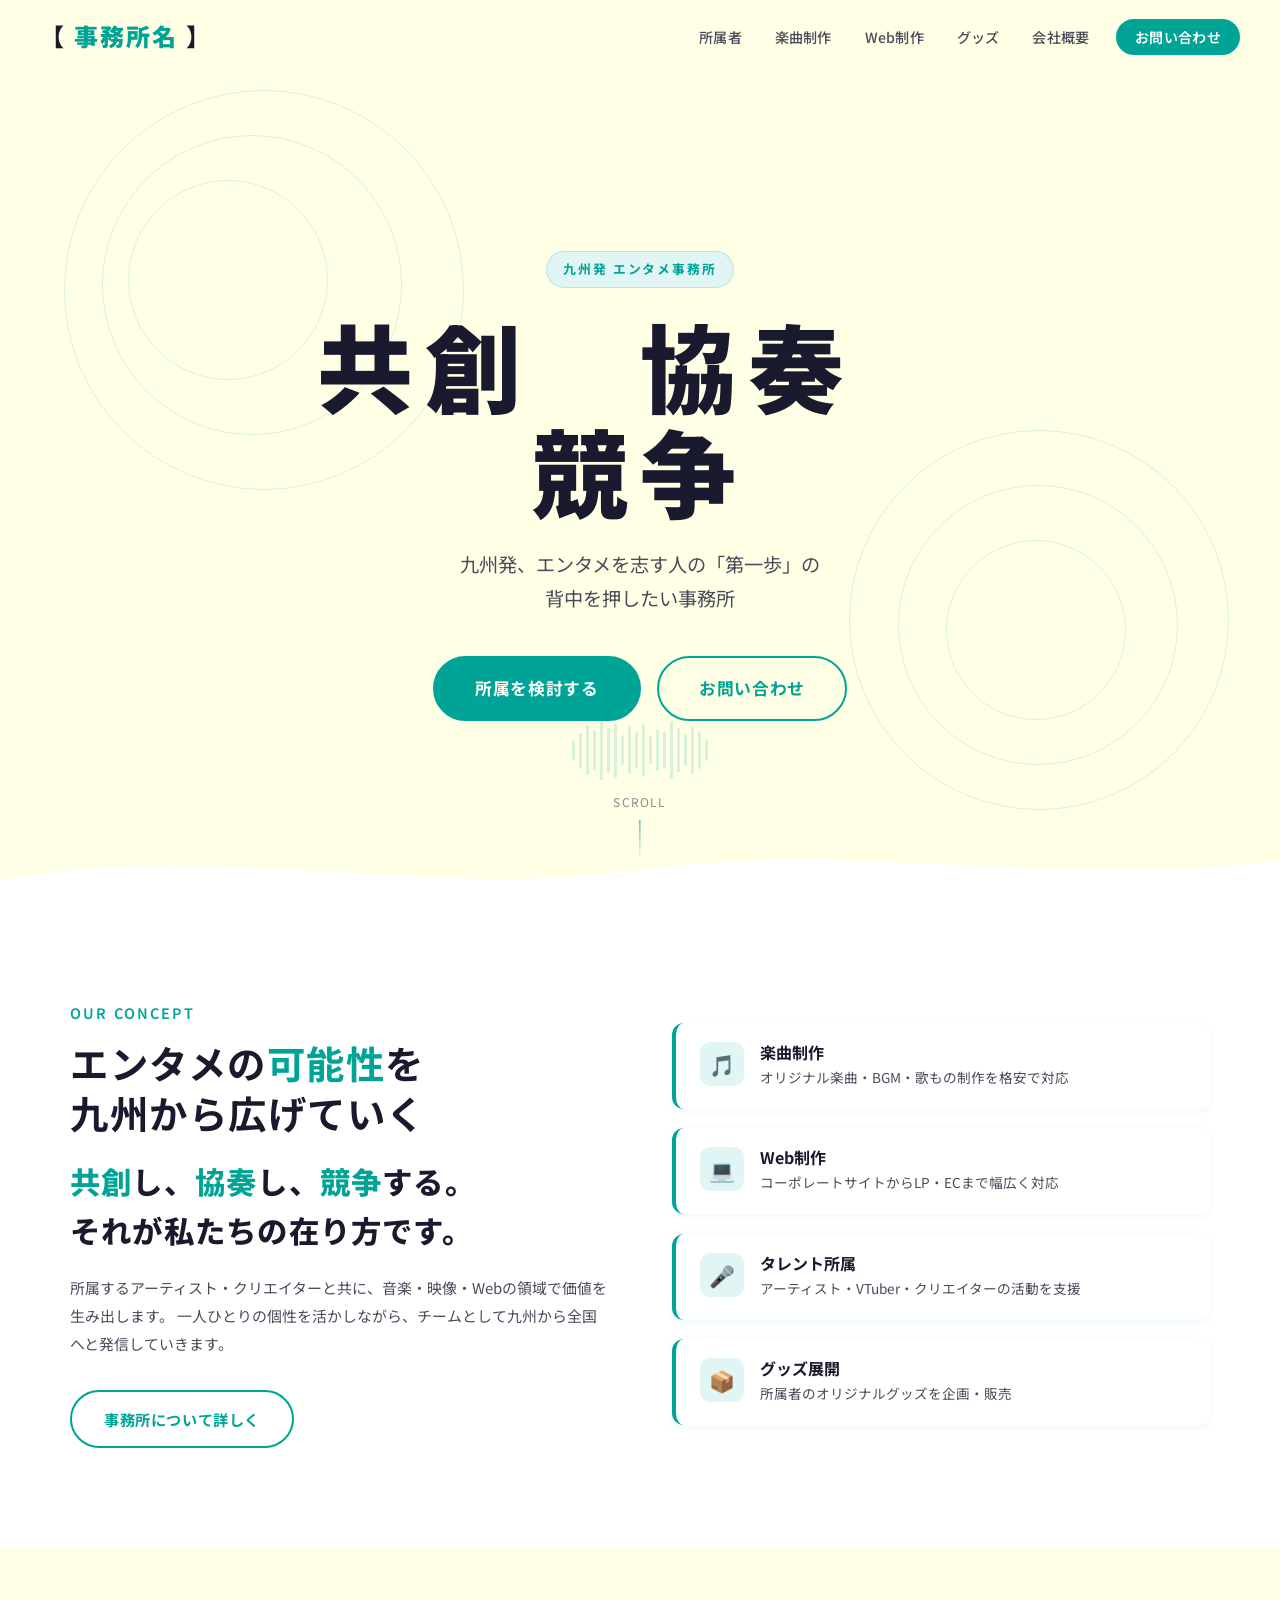
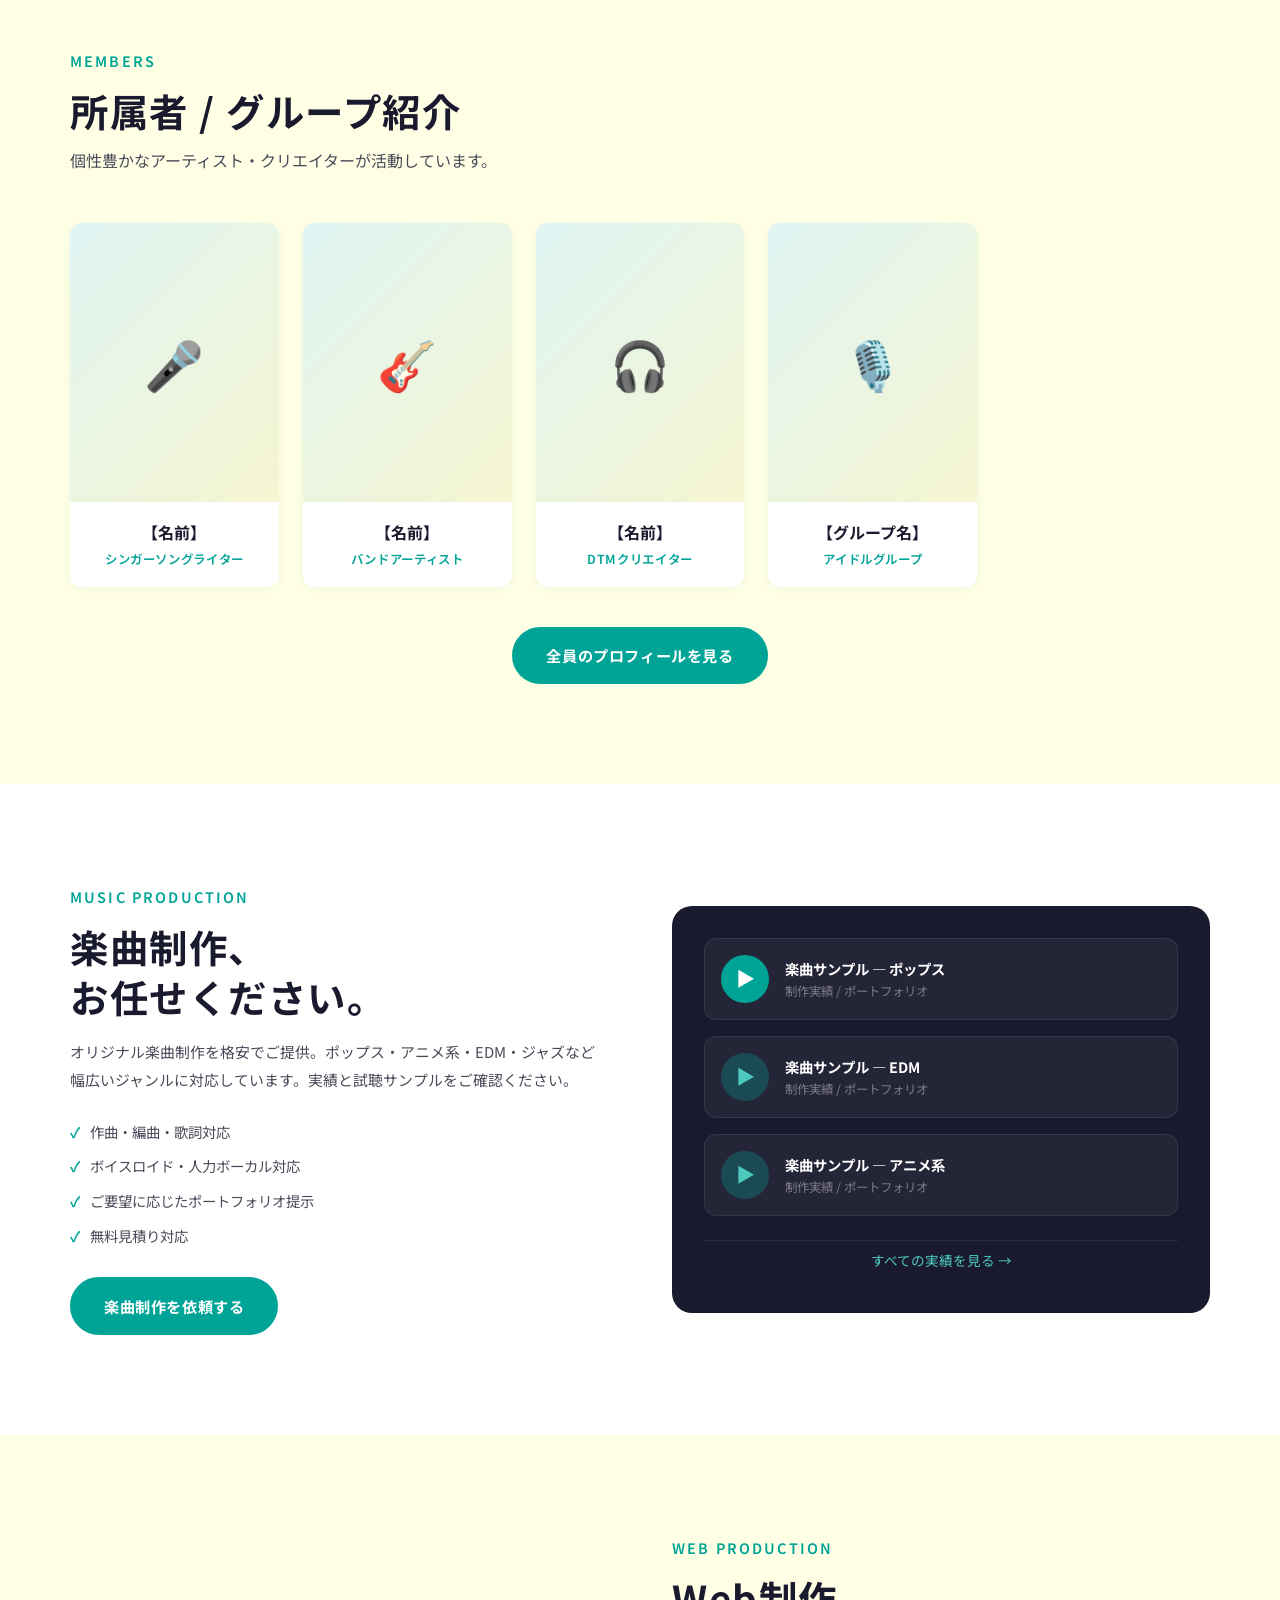
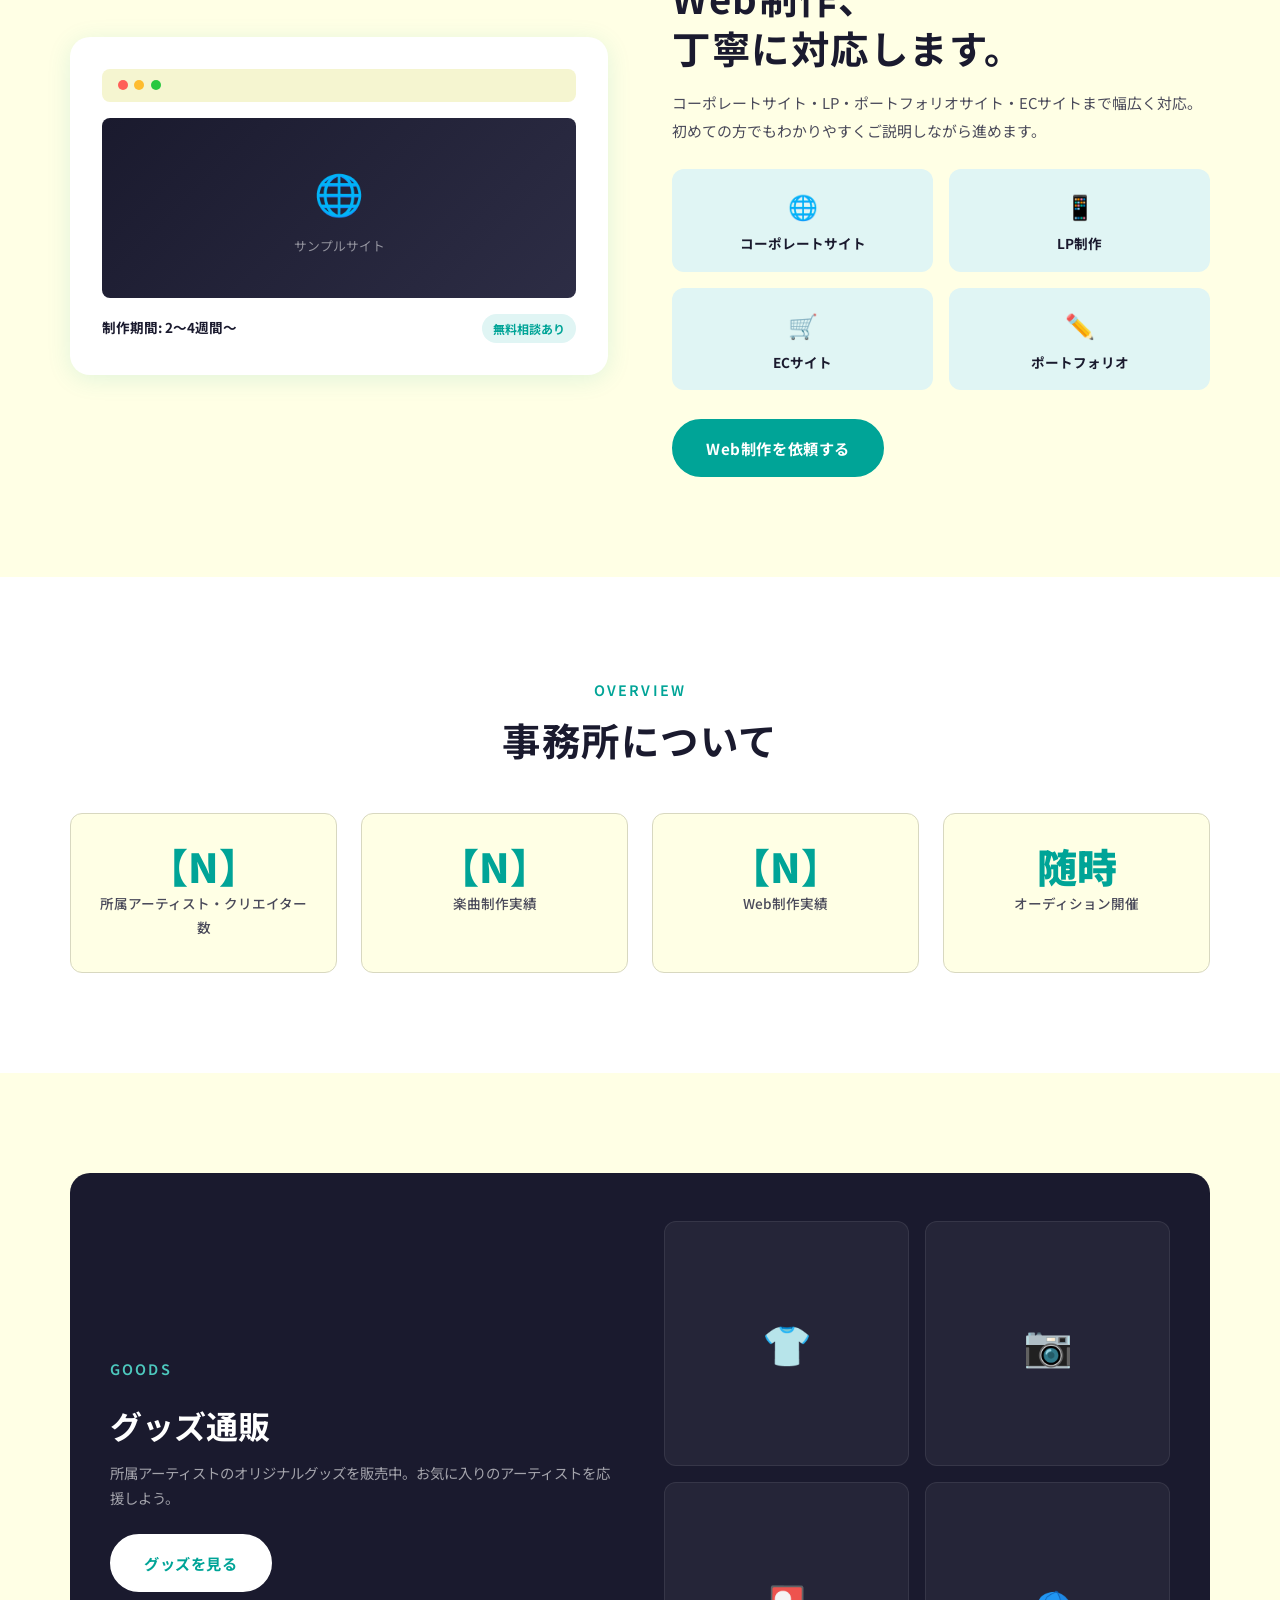
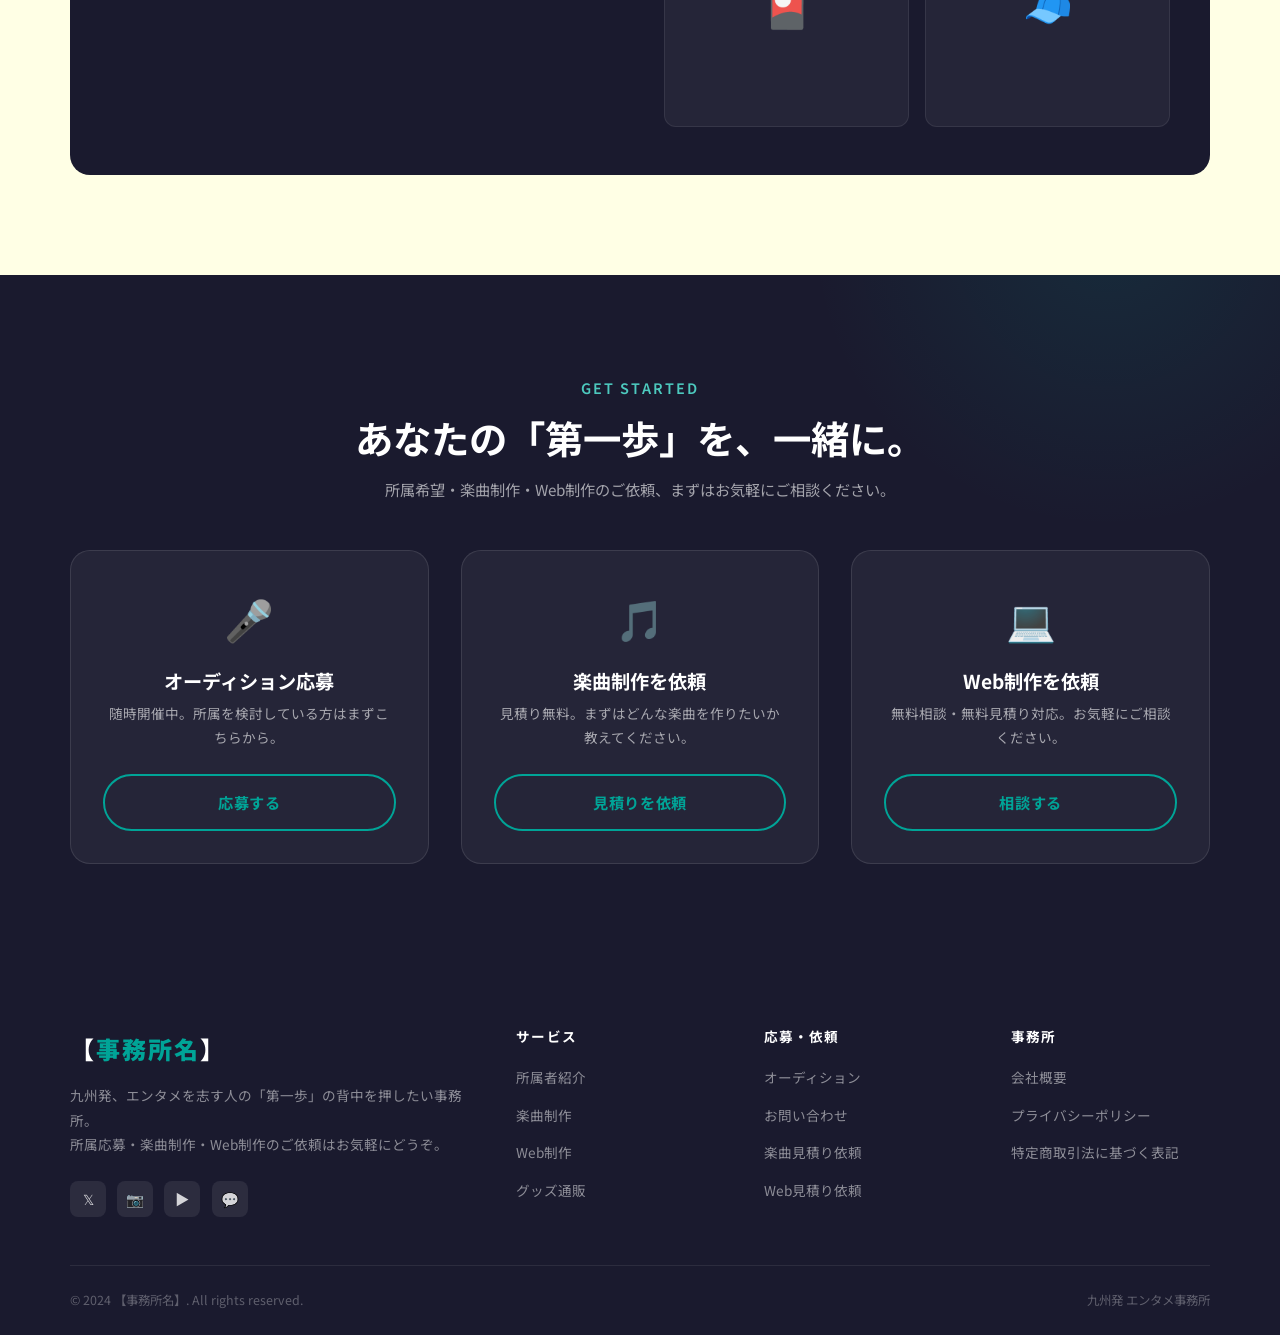
==== index.html @ e740627f "初回コミット: エンタメ事務所WEBサイト" ====
<!DOCTYPE html>
<html lang="ja">
<head>
  <meta charset="UTF-8">
  <meta name="viewport" content="width=device-width, initial-scale=1.0">
  <title>【事務所名】 - 共創 協奏 競争</title>
  <meta name="description" content="九州発、エンタメを志す人の「第一歩」の背中を押したい事務所。所属応募・楽曲制作・Web制作のご依頼はこちら。">
  <link rel="preconnect" href="https://fonts.googleapis.com">
  <link rel="preconnect" href="https://fonts.gstatic.com" crossorigin>
  <link href="https://fonts.googleapis.com/css2?family=Noto+Sans+JP:wght@400;500;700;900&display=swap" rel="stylesheet">
  <link rel="stylesheet" href="css/style.css">
  <style>
    /* Additional top-page styles */
    .overview-grid {
      display: grid;
      grid-template-columns: repeat(auto-fit, minmax(200px, 1fr));
      gap: 1.5rem;
    }
    .overview-item {
      text-align: center;
      padding: 2rem 1.5rem;
      background: var(--base);
      border-radius: var(--radius);
      border: 1px solid var(--border);
      transition: transform var(--transition), box-shadow var(--transition);
    }
    .overview-item:hover {
      transform: translateY(-4px);
      box-shadow: var(--shadow);
    }
    .overview-num {
      font-size: 2.5rem;
      font-weight: 900;
      color: var(--accent);
      line-height: 1;
      margin-bottom: 0.4rem;
    }
    .overview-label {
      font-size: 0.85rem;
      color: var(--text-mid);
      font-weight: 500;
    }
    .goods-preview-inner {
      background: var(--text-dark);
      border-radius: var(--radius-lg);
      padding: 3rem 2.5rem;
      display: grid;
      grid-template-columns: 1fr 1fr;
      gap: 3rem;
      align-items: center;
    }
    .goods-preview-text h2 {
      font-size: clamp(1.4rem, 2.5vw, 2rem);
      color: var(--white);
      margin-bottom: 0.8rem;
    }
    .goods-preview-text p {
      color: rgba(255,255,255,0.6);
      font-size: 0.9rem;
      margin-bottom: 1.5rem;
    }
    .goods-preview-items {
      display: grid;
      grid-template-columns: 1fr 1fr;
      gap: 1rem;
    }
    .goods-preview-item {
      background: rgba(255,255,255,0.05);
      border-radius: var(--radius);
      aspect-ratio: 1;
      display: flex;
      align-items: center;
      justify-content: center;
      font-size: 2.5rem;
      border: 1px solid rgba(255,255,255,0.08);
      transition: background var(--transition);
    }
    .goods-preview-item:hover {
      background: rgba(0, 164, 151, 0.15);
    }
    @media (max-width: 700px) {
      .goods-preview-inner {
        grid-template-columns: 1fr;
      }
    }
  </style>
</head>
<body>

<!-- NAVIGATION -->
<nav class="navbar">
  <div class="nav-container">
    <a href="index.html" class="nav-logo">
      <img src="images/logo.png" alt="事務所名" class="nav-logo-img" onerror="this.outerHTML='【<span class=&quot;logo-accent&quot;>事務所名</span>】'">
    </a>
    <button class="nav-toggle" aria-label="メニュー">
      <span></span><span></span><span></span>
    </button>
    <ul class="nav-menu">
      <li><a href="profiles.html">所属者</a></li>
      <li><a href="music.html">楽曲制作</a></li>
      <li><a href="web.html">Web制作</a></li>
      <li><a href="goods.html">グッズ</a></li>
      <li><a href="company.html">会社概要</a></li>
      <li><a href="contact.html" class="btn-nav">お問い合わせ</a></li>
    </ul>
  </div>
</nav>

<!-- HERO / FIRST VIEW -->
<section class="hero">
  <div class="hero-bg">
    <div class="wave-circle"></div>
    <div class="wave-circle"></div>
    <div class="wave-circle"></div>
    <div class="wave-circle"></div>
    <div class="wave-circle"></div>
    <div class="wave-circle"></div>
  </div>

  <div class="hero-content">
    <div class="hero-tag">九州発 エンタメ事務所</div>
    <h1 class="hero-copy">共創　協奏　競争</h1>
    <p class="hero-sub">
      九州発、エンタメを志す人の「第一歩」の<br>背中を押したい事務所
    </p>
    <div class="hero-ctas">
      <a href="audition.html" class="btn btn-primary btn-lg">所属を検討する</a>
      <a href="contact.html" class="btn btn-outline btn-lg">お問い合わせ</a>
    </div>
  </div>

  <!-- Sound wave decoration -->
  <div class="sound-wave" aria-hidden="true">
    <div class="sound-bar"></div><div class="sound-bar"></div><div class="sound-bar"></div>
    <div class="sound-bar"></div><div class="sound-bar"></div><div class="sound-bar"></div>
    <div class="sound-bar"></div><div class="sound-bar"></div><div class="sound-bar"></div>
    <div class="sound-bar"></div><div class="sound-bar"></div><div class="sound-bar"></div>
    <div class="sound-bar"></div><div class="sound-bar"></div><div class="sound-bar"></div>
    <div class="sound-bar"></div><div class="sound-bar"></div><div class="sound-bar"></div>
    <div class="sound-bar"></div><div class="sound-bar"></div>
  </div>

  <div class="hero-scroll">SCROLL</div>

  <!-- Wave bottom -->
  <div class="hero-wave-bottom">
    <svg viewBox="0 0 1440 60" xmlns="http://www.w3.org/2000/svg" preserveAspectRatio="none" style="display:block;width:100%;height:60px;">
      <path d="M0,40 C240,0 480,60 720,30 C960,0 1200,50 1440,20 L1440,60 L0,60 Z" fill="#ffffff"/>
    </svg>
  </div>
</section>

<!-- MISSION / CONCEPT -->
<section class="section section--alt">
  <div class="container">
    <div class="mission-grid">
      <div class="reveal">
        <p class="section-subtitle">OUR CONCEPT</p>
        <h2 class="section-title" style="margin-bottom:1.2rem;">
          エンタメの<span>可能性</span>を<br>九州から広げていく
        </h2>
        <p class="mission-copy">
          <em>共創</em>し、<em>協奏</em>し、<em>競争</em>する。<br>
          それが私たちの在り方です。
        </p>
        <p style="margin-top:1.2rem; color:var(--text-mid); font-size:0.93rem; line-height:1.9;">
          所属するアーティスト・クリエイターと共に、音楽・映像・Webの領域で価値を生み出します。
          一人ひとりの個性を活かしながら、チームとして九州から全国へと発信していきます。
        </p>
        <div style="margin-top:2rem;">
          <a href="company.html" class="btn btn-outline">事務所について詳しく</a>
        </div>
      </div>

      <div class="mission-visual reveal reveal-delay-2">
        <div class="mission-card">
          <div class="mission-card-icon">🎵</div>
          <div>
            <h3>楽曲制作</h3>
            <p>オリジナル楽曲・BGM・歌もの制作を格安で対応</p>
          </div>
        </div>
        <div class="mission-card">
          <div class="mission-card-icon">💻</div>
          <div>
            <h3>Web制作</h3>
            <p>コーポレートサイトからLP・ECまで幅広く対応</p>
          </div>
        </div>
        <div class="mission-card">
          <div class="mission-card-icon">🎤</div>
          <div>
            <h3>タレント所属</h3>
            <p>アーティスト・VTuber・クリエイターの活動を支援</p>
          </div>
        </div>
        <div class="mission-card">
          <div class="mission-card-icon">📦</div>
          <div>
            <h3>グッズ展開</h3>
            <p>所属者のオリジナルグッズを企画・販売</p>
          </div>
        </div>
      </div>
    </div>
  </div>
</section>

<!-- MEMBERS PREVIEW -->
<section class="section">
  <div class="container">
    <div class="section-header reveal">
      <p class="section-subtitle">MEMBERS</p>
      <h2 class="section-title">所属者 / グループ紹介</h2>
      <p class="section-lead" style="margin-top:0.6rem;">
        個性豊かなアーティスト・クリエイターが活動しています。
      </p>
    </div>

    <div class="member-preview-grid reveal">
      <div class="member-card">
        <div class="member-card-photo">🎤</div>
        <div class="member-card-body">
          <div class="member-card-name">【名前】</div>
          <div class="member-card-role">シンガーソングライター</div>
        </div>
      </div>
      <div class="member-card">
        <div class="member-card-photo">🎸</div>
        <div class="member-card-body">
          <div class="member-card-name">【名前】</div>
          <div class="member-card-role">バンドアーティスト</div>
        </div>
      </div>
      <div class="member-card">
        <div class="member-card-photo">🎧</div>
        <div class="member-card-body">
          <div class="member-card-name">【名前】</div>
          <div class="member-card-role">DTMクリエイター</div>
        </div>
      </div>
      <div class="member-card">
        <div class="member-card-photo">🎙️</div>
        <div class="member-card-body">
          <div class="member-card-name">【グループ名】</div>
          <div class="member-card-role">アイドルグループ</div>
        </div>
      </div>
    </div>

    <div style="text-align:center; margin-top:2.5rem;" class="reveal">
      <a href="profiles.html" class="btn btn-primary">全員のプロフィールを見る</a>
    </div>
  </div>
</section>

<!-- MUSIC SERVICE -->
<section class="section section--alt">
  <div class="container">
    <div style="display:grid; grid-template-columns:1fr 1fr; gap:4rem; align-items:center;">
      <div class="reveal">
        <p class="section-subtitle">MUSIC PRODUCTION</p>
        <h2 class="section-title">楽曲制作、<br>お任せください。</h2>
        <p style="color:var(--text-mid); font-size:0.93rem; line-height:1.9; margin:1rem 0 1.5rem;">
          オリジナル楽曲制作を格安でご提供。ポップス・アニメ系・EDM・ジャズなど幅広いジャンルに対応しています。実績と試聴サンプルをご確認ください。
        </p>
        <ul style="list-style:none; margin-bottom:1.8rem;">
          <li style="display:flex; gap:0.6rem; margin-bottom:0.6rem; font-size:0.9rem; color:var(--text-mid);">
            <span style="color:var(--accent); font-weight:700;">✓</span> 作曲・編曲・歌詞対応
          </li>
          <li style="display:flex; gap:0.6rem; margin-bottom:0.6rem; font-size:0.9rem; color:var(--text-mid);">
            <span style="color:var(--accent); font-weight:700;">✓</span> ボイスロイド・人力ボーカル対応
          </li>
          <li style="display:flex; gap:0.6rem; margin-bottom:0.6rem; font-size:0.9rem; color:var(--text-mid);">
            <span style="color:var(--accent); font-weight:700;">✓</span> ご要望に応じたポートフォリオ提示
          </li>
          <li style="display:flex; gap:0.6rem; font-size:0.9rem; color:var(--text-mid);">
            <span style="color:var(--accent); font-weight:700;">✓</span> 無料見積り対応
          </li>
        </ul>
        <a href="music.html" class="btn btn-primary">楽曲制作を依頼する</a>
      </div>
      <div class="reveal reveal-delay-2">
        <div style="background:var(--text-dark); border-radius:var(--radius-lg); padding:2rem; display:flex; flex-direction:column; gap:1rem;">
          <div style="background:rgba(255,255,255,0.05); border-radius:var(--radius); padding:1rem; display:flex; align-items:center; gap:1rem; border:1px solid rgba(255,255,255,0.08);">
            <div style="width:48px;height:48px;background:var(--accent);border-radius:50%;display:flex;align-items:center;justify-content:center;color:white;font-size:1.2rem;flex-shrink:0;">▶</div>
            <div>
              <div style="color:white;font-size:0.9rem;font-weight:700;">楽曲サンプル — ポップス</div>
              <div style="color:rgba(255,255,255,0.4);font-size:0.78rem;">制作実績 / ポートフォリオ</div>
            </div>
          </div>
          <div style="background:rgba(255,255,255,0.05); border-radius:var(--radius); padding:1rem; display:flex; align-items:center; gap:1rem; border:1px solid rgba(255,255,255,0.08);">
            <div style="width:48px;height:48px;background:rgba(0,164,151,0.3);border-radius:50%;display:flex;align-items:center;justify-content:center;color:var(--accent-mid);font-size:1.2rem;flex-shrink:0;">▶</div>
            <div>
              <div style="color:white;font-size:0.9rem;font-weight:700;">楽曲サンプル — EDM</div>
              <div style="color:rgba(255,255,255,0.4);font-size:0.78rem;">制作実績 / ポートフォリオ</div>
            </div>
          </div>
          <div style="background:rgba(255,255,255,0.05); border-radius:var(--radius); padding:1rem; display:flex; align-items:center; gap:1rem; border:1px solid rgba(255,255,255,0.08);">
            <div style="width:48px;height:48px;background:rgba(0,164,151,0.3);border-radius:50%;display:flex;align-items:center;justify-content:center;color:var(--accent-mid);font-size:1.2rem;flex-shrink:0;">▶</div>
            <div>
              <div style="color:white;font-size:0.9rem;font-weight:700;">楽曲サンプル — アニメ系</div>
              <div style="color:rgba(255,255,255,0.4);font-size:0.78rem;">制作実績 / ポートフォリオ</div>
            </div>
          </div>
          <a href="music.html" style="text-align:center;color:var(--accent-mid);font-size:0.85rem;padding:0.5rem;border-top:1px solid rgba(255,255,255,0.08);margin-top:0.5rem;">
            すべての実績を見る →
          </a>
        </div>
      </div>
    </div>
  </div>
</section>

<!-- WEB SERVICE -->
<section class="section">
  <div class="container">
    <div style="display:grid; grid-template-columns:1fr 1fr; gap:4rem; align-items:center;">
      <div class="reveal" style="order:2;">
        <p class="section-subtitle">WEB PRODUCTION</p>
        <h2 class="section-title">Web制作、<br>丁寧に対応します。</h2>
        <p style="color:var(--text-mid); font-size:0.93rem; line-height:1.9; margin:1rem 0 1.5rem;">
          コーポレートサイト・LP・ポートフォリオサイト・ECサイトまで幅広く対応。初めての方でもわかりやすくご説明しながら進めます。
        </p>
        <div style="display:grid; grid-template-columns:1fr 1fr; gap:1rem; margin-bottom:1.8rem;">
          <div style="background:var(--accent-light); border-radius:var(--radius); padding:1rem; text-align:center;">
            <div style="font-size:1.5rem; margin-bottom:0.3rem;">🌐</div>
            <div style="font-size:0.85rem; font-weight:700;">コーポレートサイト</div>
          </div>
          <div style="background:var(--accent-light); border-radius:var(--radius); padding:1rem; text-align:center;">
            <div style="font-size:1.5rem; margin-bottom:0.3rem;">📱</div>
            <div style="font-size:0.85rem; font-weight:700;">LP制作</div>
          </div>
          <div style="background:var(--accent-light); border-radius:var(--radius); padding:1rem; text-align:center;">
            <div style="font-size:1.5rem; margin-bottom:0.3rem;">🛒</div>
            <div style="font-size:0.85rem; font-weight:700;">ECサイト</div>
          </div>
          <div style="background:var(--accent-light); border-radius:var(--radius); padding:1rem; text-align:center;">
            <div style="font-size:1.5rem; margin-bottom:0.3rem;">✏️</div>
            <div style="font-size:0.85rem; font-weight:700;">ポートフォリオ</div>
          </div>
        </div>
        <a href="web.html" class="btn btn-primary">Web制作を依頼する</a>
      </div>
      <div class="reveal reveal-delay-2" style="order:1;">
        <div style="background:var(--white); border-radius:var(--radius-lg); padding:2rem; box-shadow:var(--shadow);">
          <div style="background:var(--base-dark); border-radius:8px; padding:0.7rem 1rem; display:flex; gap:0.4rem; margin-bottom:1rem;">
            <div style="width:10px;height:10px;border-radius:50%;background:#ff5f57;"></div>
            <div style="width:10px;height:10px;border-radius:50%;background:#febc2e;"></div>
            <div style="width:10px;height:10px;border-radius:50%;background:#28c840;"></div>
          </div>
          <div style="height:180px; background:linear-gradient(135deg,var(--text-dark),#2d2d45); border-radius:8px; display:flex;align-items:center;justify-content:center;">
            <div style="text-align:center;">
              <div style="color:var(--accent-mid); font-size:2.5rem;">🌐</div>
              <div style="color:rgba(255,255,255,0.5); font-size:0.8rem; margin-top:0.5rem;">サンプルサイト</div>
            </div>
          </div>
          <div style="margin-top:1rem; display:flex; justify-content:space-between; align-items:center;">
            <span style="font-size:0.85rem; font-weight:700; color:var(--text-dark);">制作期間: 2〜4週間〜</span>
            <span style="background:var(--accent-light); color:var(--accent); padding:0.25rem 0.7rem; border-radius:50px; font-size:0.75rem; font-weight:700;">無料相談あり</span>
          </div>
        </div>
      </div>
    </div>
  </div>
</section>

<!-- STATS / OVERVIEW -->
<section class="section section--alt">
  <div class="container">
    <div class="section-header section-header--center reveal">
      <p class="section-subtitle">OVERVIEW</p>
      <h2 class="section-title">事務所について</h2>
    </div>
    <div class="overview-grid reveal">
      <div class="overview-item">
        <div class="overview-num">【N】</div>
        <div class="overview-label">所属アーティスト・クリエイター数</div>
      </div>
      <div class="overview-item">
        <div class="overview-num">【N】</div>
        <div class="overview-label">楽曲制作実績</div>
      </div>
      <div class="overview-item">
        <div class="overview-num">【N】</div>
        <div class="overview-label">Web制作実績</div>
      </div>
      <div class="overview-item">
        <div class="overview-num">随時</div>
        <div class="overview-label">オーディション開催</div>
      </div>
    </div>
  </div>
</section>

<!-- GOODS -->
<section class="section">
  <div class="container">
    <div class="goods-preview-inner reveal">
      <div class="goods-preview-text">
        <p class="section-subtitle" style="color:var(--accent-mid);">GOODS</p>
        <h2>グッズ通販</h2>
        <p>所属アーティストのオリジナルグッズを販売中。お気に入りのアーティストを応援しよう。</p>
        <a href="goods.html" class="btn btn-white">グッズを見る</a>
      </div>
      <div class="goods-preview-items">
        <div class="goods-preview-item">👕</div>
        <div class="goods-preview-item">📷</div>
        <div class="goods-preview-item">🎴</div>
        <div class="goods-preview-item">🧢</div>
      </div>
    </div>
  </div>
</section>

<!-- CTA: AUDITION / CONTACT -->
<section class="cta-section">
  <div class="container">
    <div class="text-center reveal" style="margin-bottom:3rem;">
      <p class="section-subtitle" style="color:var(--accent-mid);">GET STARTED</p>
      <h2 style="font-size:clamp(1.6rem,3vw,2.4rem); color:var(--white);">あなたの「第一歩」を、一緒に。</h2>
      <p style="color:rgba(255,255,255,0.6); font-size:0.95rem; margin-top:0.8rem;">
        所属希望・楽曲制作・Web制作のご依頼、まずはお気軽にご相談ください。
      </p>
    </div>
    <div class="cta-grid reveal">
      <div class="cta-card">
        <div class="cta-card-icon">🎤</div>
        <h3>オーディション応募</h3>
        <p>随時開催中。所属を検討している方はまずこちらから。</p>
        <a href="audition.html" class="btn btn-outline" style="width:100%; justify-content:center;">応募する</a>
      </div>
      <div class="cta-card">
        <div class="cta-card-icon">🎵</div>
        <h3>楽曲制作を依頼</h3>
        <p>見積り無料。まずはどんな楽曲を作りたいか教えてください。</p>
        <a href="contact.html?type=music" class="btn btn-outline" style="width:100%; justify-content:center;">見積りを依頼</a>
      </div>
      <div class="cta-card">
        <div class="cta-card-icon">💻</div>
        <h3>Web制作を依頼</h3>
        <p>無料相談・無料見積り対応。お気軽にご相談ください。</p>
        <a href="contact.html?type=web" class="btn btn-outline" style="width:100%; justify-content:center;">相談する</a>
      </div>
    </div>
  </div>
</section>

<!-- FOOTER -->
<footer class="footer">
  <div class="container">
    <div class="footer-inner">
      <div>
        <div class="footer-logo">
          <img src="images/logo.png" alt="事務所名" class="footer-logo-img" onerror="this.outerHTML='【<span class=&quot;logo-accent&quot;>事務所名</span>】'">
        </div>
        <p class="footer-desc">
          九州発、エンタメを志す人の「第一歩」の背中を押したい事務所。<br>
          所属応募・楽曲制作・Web制作のご依頼はお気軽にどうぞ。
        </p>
        <div class="footer-sns">
          <a href="#" title="X(Twitter)">𝕏</a>
          <a href="#" title="Instagram">📷</a>
          <a href="#" title="YouTube">▶</a>
          <a href="#" title="LINE">💬</a>
        </div>
      </div>
      <div class="footer-col">
        <h4>サービス</h4>
        <ul>
          <li><a href="profiles.html">所属者紹介</a></li>
          <li><a href="music.html">楽曲制作</a></li>
          <li><a href="web.html">Web制作</a></li>
          <li><a href="goods.html">グッズ通販</a></li>
        </ul>
      </div>
      <div class="footer-col">
        <h4>応募・依頼</h4>
        <ul>
          <li><a href="audition.html">オーディション</a></li>
          <li><a href="contact.html">お問い合わせ</a></li>
          <li><a href="contact.html?type=music">楽曲見積り依頼</a></li>
          <li><a href="contact.html?type=web">Web見積り依頼</a></li>
        </ul>
      </div>
      <div class="footer-col">
        <h4>事務所</h4>
        <ul>
          <li><a href="company.html">会社概要</a></li>
          <li><a href="#">プライバシーポリシー</a></li>
          <li><a href="#">特定商取引法に基づく表記</a></li>
        </ul>
      </div>
    </div>
    <div class="footer-bottom">
      <span>© 2024 【事務所名】. All rights reserved.</span>
      <span>九州発 エンタメ事務所</span>
    </div>
  </div>
</footer>

<script src="js/main.js"></script>
</body>
</html>
---- css/style.css ----
/* ===================================
   RESET & BASE
=================================== */
*, *::before, *::after {
  box-sizing: border-box;
  margin: 0;
  padding: 0;
}

:root {
  --base:         #ffffe5;
  --base-dark:    #f5f5d0;
  --accent:       #00a497;
  --accent-dark:  #007a70;
  --accent-light: #e0f5f4;
  --accent-mid:   #4dc9be;
  --text-dark:    #1a1a2e;
  --text-mid:     #4a4a5a;
  --text-light:   #888899;
  --white:        #ffffff;
  --border:       #d8d8c0;
  --shadow-sm:    0 2px 8px rgba(0, 164, 151, 0.08);
  --shadow:       0 4px 24px rgba(0, 164, 151, 0.12);
  --shadow-lg:    0 8px 40px rgba(0, 164, 151, 0.16);
  --radius:       12px;
  --radius-lg:    20px;
  --nav-height:   72px;
  --transition:   0.3s cubic-bezier(0.4, 0, 0.2, 1);
}

html {
  scroll-behavior: smooth;
}

body {
  font-family: 'Noto Sans JP', 'Hiragino Kaku Gothic ProN', 'Yu Gothic', sans-serif;
  background: var(--base);
  color: var(--text-dark);
  line-height: 1.75;
  font-size: 16px;
  overflow-x: hidden;
}

a {
  color: inherit;
  text-decoration: none;
}

img {
  max-width: 100%;
  display: block;
}

ul { list-style: none; }

/* ===================================
   TYPOGRAPHY
=================================== */
h1, h2, h3, h4 {
  line-height: 1.3;
  font-weight: 700;
}

.section-title {
  font-size: clamp(1.6rem, 3vw, 2.4rem);
  color: var(--text-dark);
  margin-bottom: 0.4rem;
  letter-spacing: 0.04em;
}

.section-title span {
  color: var(--accent);
}

.section-subtitle {
  font-size: 0.9rem;
  color: var(--accent);
  letter-spacing: 0.15em;
  text-transform: uppercase;
  font-weight: 600;
  margin-bottom: 0.8rem;
}

.section-lead {
  font-size: 1rem;
  color: var(--text-mid);
  max-width: 600px;
  line-height: 1.85;
}

/* ===================================
   LAYOUT
=================================== */
.container {
  width: min(1140px, 92vw);
  margin-inline: auto;
}

.section {
  padding: clamp(60px, 8vw, 100px) 0;
}

.section--alt {
  background: var(--white);
}

.section--accent {
  background: var(--accent);
  color: var(--white);
}

.section--dark {
  background: var(--text-dark);
  color: var(--white);
}

.grid-2 {
  display: grid;
  grid-template-columns: repeat(auto-fit, minmax(300px, 1fr));
  gap: 2rem;
}

.grid-3 {
  display: grid;
  grid-template-columns: repeat(auto-fit, minmax(260px, 1fr));
  gap: 2rem;
}

.grid-4 {
  display: grid;
  grid-template-columns: repeat(auto-fit, minmax(220px, 1fr));
  gap: 1.5rem;
}

.flex-center {
  display: flex;
  align-items: center;
  justify-content: center;
}

.text-center { text-align: center; }

/* ===================================
   NAVIGATION
=================================== */
.navbar {
  position: fixed;
  top: 0;
  left: 0;
  right: 0;
  height: var(--nav-height);
  z-index: 1000;
  transition: background var(--transition), box-shadow var(--transition);
}

.navbar.scrolled {
  background: rgba(255, 255, 229, 0.95);
  backdrop-filter: blur(12px);
  box-shadow: 0 2px 20px rgba(0, 164, 151, 0.1);
}

.nav-container {
  display: flex;
  align-items: center;
  justify-content: space-between;
  height: 100%;
  width: min(1200px, 94vw);
  margin-inline: auto;
}

.nav-logo {
  font-size: 1.5rem;
  font-weight: 900;
  letter-spacing: 0.08em;
  color: var(--text-dark);
  display: flex;
  align-items: center;
  gap: 0.5rem;
}

.nav-logo .logo-accent {
  color: var(--accent);
}

.nav-logo-img {
  height: 40px;
  width: auto;
  display: block;
  object-fit: contain;
}

.footer-logo-img {
  height: 44px;
  width: auto;
  display: block;
  object-fit: contain;
  margin-bottom: 0.8rem;
}

.nav-menu {
  display: flex;
  align-items: center;
  gap: 0.25rem;
}

.nav-menu a {
  padding: 0.5rem 0.9rem;
  font-size: 0.88rem;
  font-weight: 500;
  color: var(--text-mid);
  border-radius: 6px;
  transition: color var(--transition), background var(--transition);
  letter-spacing: 0.02em;
}

.nav-menu a:hover {
  color: var(--accent);
  background: var(--accent-light);
}

.nav-menu .btn-nav {
  background: var(--accent);
  color: var(--white) !important;
  padding: 0.5rem 1.2rem;
  border-radius: 50px;
  font-weight: 600;
  margin-left: 0.5rem;
}

.nav-menu .btn-nav:hover {
  background: var(--accent-dark) !important;
}

.nav-toggle {
  display: none;
  background: none;
  border: none;
  cursor: pointer;
  padding: 0.5rem;
  flex-direction: column;
  gap: 5px;
}

.nav-toggle span {
  display: block;
  width: 24px;
  height: 2px;
  background: var(--text-dark);
  transition: transform var(--transition), opacity var(--transition);
  border-radius: 2px;
}

.nav-toggle.active span:nth-child(1) {
  transform: translateY(7px) rotate(45deg);
}
.nav-toggle.active span:nth-child(2) {
  opacity: 0;
}
.nav-toggle.active span:nth-child(3) {
  transform: translateY(-7px) rotate(-45deg);
}

/* ===================================
   BUTTONS
=================================== */
.btn {
  display: inline-flex;
  align-items: center;
  gap: 0.5rem;
  padding: 0.85rem 2rem;
  border-radius: 50px;
  font-weight: 700;
  font-size: 0.95rem;
  letter-spacing: 0.04em;
  cursor: pointer;
  border: 2px solid transparent;
  transition: all var(--transition);
  text-decoration: none;
}

.btn-primary {
  background: var(--accent);
  color: var(--white);
  border-color: var(--accent);
}

.btn-primary:hover {
  background: var(--accent-dark);
  border-color: var(--accent-dark);
  transform: translateY(-2px);
  box-shadow: var(--shadow);
}

.btn-outline {
  background: transparent;
  color: var(--accent);
  border-color: var(--accent);
}

.btn-outline:hover {
  background: var(--accent);
  color: var(--white);
  transform: translateY(-2px);
}

.btn-white {
  background: var(--white);
  color: var(--accent);
  border-color: var(--white);
}

.btn-white:hover {
  background: var(--accent-light);
  transform: translateY(-2px);
}

.btn-dark {
  background: var(--text-dark);
  color: var(--white);
  border-color: var(--text-dark);
}

.btn-dark:hover {
  background: #2d2d45;
  transform: translateY(-2px);
}

.btn-sm {
  padding: 0.6rem 1.4rem;
  font-size: 0.85rem;
}

.btn-lg {
  padding: 1rem 2.5rem;
  font-size: 1.05rem;
}

/* ===================================
   CARDS
=================================== */
.card {
  background: var(--white);
  border-radius: var(--radius);
  overflow: hidden;
  box-shadow: var(--shadow-sm);
  transition: transform var(--transition), box-shadow var(--transition);
}

.card:hover {
  transform: translateY(-6px);
  box-shadow: var(--shadow-lg);
}

.card-body {
  padding: 1.5rem;
}

.card-img {
  width: 100%;
  aspect-ratio: 4/3;
  object-fit: cover;
  background: var(--accent-light);
}

/* ===================================
   HERO (TOP PAGE)
=================================== */
.hero {
  min-height: 100vh;
  display: flex;
  flex-direction: column;
  align-items: center;
  justify-content: center;
  position: relative;
  overflow: hidden;
  background: var(--base);
  padding-top: var(--nav-height);
}

.hero-bg {
  position: absolute;
  inset: 0;
  overflow: hidden;
  z-index: 0;
}

/* Animated sound wave circles */
.wave-circle {
  position: absolute;
  border-radius: 50%;
  border: 1px solid rgba(0, 164, 151, 0.15);
  animation: waveExpand 6s ease-out infinite;
}

.wave-circle:nth-child(1) { width: 200px; height: 200px; top: 20%; left: 10%; animation-delay: 0s; }
.wave-circle:nth-child(2) { width: 300px; height: 300px; top: 15%; left: 8%; animation-delay: 1.5s; }
.wave-circle:nth-child(3) { width: 400px; height: 400px; top: 10%; left: 5%; animation-delay: 3s; }
.wave-circle:nth-child(4) { width: 180px; height: 180px; bottom: 20%; right: 12%; animation-delay: 0.8s; }
.wave-circle:nth-child(5) { width: 280px; height: 280px; bottom: 15%; right: 8%; animation-delay: 2.3s; }
.wave-circle:nth-child(6) { width: 380px; height: 380px; bottom: 10%; right: 4%; animation-delay: 3.8s; }

@keyframes waveExpand {
  0% { opacity: 0.5; transform: scale(0.8); }
  60% { opacity: 0.15; }
  100% { opacity: 0; transform: scale(1.3); }
}

/* Sound wave bars */
.sound-wave {
  position: absolute;
  bottom: 120px;
  left: 50%;
  transform: translateX(-50%);
  display: flex;
  align-items: center;
  gap: 4px;
  opacity: 0.15;
}

.sound-bar {
  width: 3px;
  border-radius: 3px;
  background: var(--accent);
  animation: soundBounce 1.2s ease-in-out infinite alternate;
}

.sound-bar:nth-child(1) { height: 20px; animation-delay: 0.0s; }
.sound-bar:nth-child(2) { height: 35px; animation-delay: 0.1s; }
.sound-bar:nth-child(3) { height: 50px; animation-delay: 0.2s; }
.sound-bar:nth-child(4) { height: 40px; animation-delay: 0.3s; }
.sound-bar:nth-child(5) { height: 60px; animation-delay: 0.4s; }
.sound-bar:nth-child(6) { height: 45px; animation-delay: 0.5s; }
.sound-bar:nth-child(7) { height: 55px; animation-delay: 0.6s; }
.sound-bar:nth-child(8) { height: 30px; animation-delay: 0.7s; }
.sound-bar:nth-child(9) { height: 48px; animation-delay: 0.8s; }
.sound-bar:nth-child(10) { height: 36px; animation-delay: 0.9s; }
.sound-bar:nth-child(11) { height: 52px; animation-delay: 1.0s; }
.sound-bar:nth-child(12) { height: 28px; animation-delay: 1.1s; }
.sound-bar:nth-child(13) { height: 42px; animation-delay: 1.0s; }
.sound-bar:nth-child(14) { height: 38px; animation-delay: 0.9s; }
.sound-bar:nth-child(15) { height: 58px; animation-delay: 0.8s; }
.sound-bar:nth-child(16) { height: 44px; animation-delay: 0.7s; }
.sound-bar:nth-child(17) { height: 32px; animation-delay: 0.6s; }
.sound-bar:nth-child(18) { height: 48px; animation-delay: 0.5s; }
.sound-bar:nth-child(19) { height: 38px; animation-delay: 0.4s; }
.sound-bar:nth-child(20) { height: 22px; animation-delay: 0.3s; }

@keyframes soundBounce {
  from { transform: scaleY(0.4); }
  to { transform: scaleY(1); }
}

.hero-content {
  position: relative;
  z-index: 1;
  text-align: center;
  padding: 2rem;
  max-width: 800px;
}

.hero-tag {
  display: inline-block;
  background: var(--accent-light);
  color: var(--accent);
  padding: 0.4rem 1rem;
  border-radius: 50px;
  font-size: 0.8rem;
  font-weight: 700;
  letter-spacing: 0.15em;
  margin-bottom: 1.5rem;
  border: 1px solid rgba(0, 164, 151, 0.2);
}

.hero-copy {
  font-size: clamp(3rem, 8vw, 6rem);
  font-weight: 900;
  letter-spacing: 0.12em;
  color: var(--text-dark);
  line-height: 1.1;
  margin-bottom: 1.5rem;
}

.hero-copy .char {
  display: inline-block;
  animation: fadeInUp 0.6s ease both;
}

.hero-sub {
  font-size: clamp(0.95rem, 2.2vw, 1.2rem);
  color: var(--text-mid);
  margin-bottom: 2.5rem;
  line-height: 1.8;
  font-weight: 400;
}

.hero-ctas {
  display: flex;
  gap: 1rem;
  justify-content: center;
  flex-wrap: wrap;
}

.hero-scroll {
  position: absolute;
  bottom: 2.5rem;
  left: 50%;
  transform: translateX(-50%);
  display: flex;
  flex-direction: column;
  align-items: center;
  gap: 0.5rem;
  color: var(--text-light);
  font-size: 0.75rem;
  letter-spacing: 0.1em;
  z-index: 1;
  animation: bounce 2s ease-in-out infinite;
}

.hero-scroll::after {
  content: '';
  display: block;
  width: 1px;
  height: 40px;
  background: linear-gradient(to bottom, var(--accent), transparent);
}

@keyframes bounce {
  0%, 100% { transform: translateX(-50%) translateY(0); }
  50% { transform: translateX(-50%) translateY(6px); }
}

/* Hero wave bottom */
.hero-wave-bottom {
  position: absolute;
  bottom: 0;
  left: 0;
  right: 0;
  z-index: 1;
}

/* ===================================
   PAGE HERO (sub pages)
=================================== */
.page-hero {
  padding: calc(var(--nav-height) + 60px) 0 60px;
  background: var(--text-dark);
  color: var(--white);
  position: relative;
  overflow: hidden;
}

.page-hero::before {
  content: '';
  position: absolute;
  top: 0; right: 0;
  width: 50%;
  height: 100%;
  background: linear-gradient(135deg, transparent, rgba(0, 164, 151, 0.12));
}

.page-hero-tag {
  display: inline-block;
  background: rgba(0, 164, 151, 0.2);
  color: var(--accent-mid);
  padding: 0.35rem 1rem;
  border-radius: 50px;
  font-size: 0.8rem;
  font-weight: 700;
  letter-spacing: 0.15em;
  margin-bottom: 1rem;
  border: 1px solid rgba(0, 164, 151, 0.3);
}

.page-hero h1 {
  font-size: clamp(2rem, 4vw, 3rem);
  font-weight: 900;
  letter-spacing: 0.05em;
  margin-bottom: 1rem;
}

.page-hero p {
  font-size: 1rem;
  color: rgba(255,255,255,0.7);
  max-width: 500px;
}

/* ===================================
   SECTION HEADER
=================================== */
.section-header {
  margin-bottom: 3rem;
}

.section-header--center {
  text-align: center;
}

.section-header--center .section-lead {
  margin-inline: auto;
}

/* ===================================
   TOP: MISSION SECTION
=================================== */
.mission-grid {
  display: grid;
  grid-template-columns: 1fr 1fr;
  gap: 4rem;
  align-items: center;
}

.mission-copy {
  font-size: clamp(1.4rem, 2.5vw, 1.9rem);
  font-weight: 800;
  line-height: 1.6;
  letter-spacing: 0.04em;
}

.mission-copy em {
  color: var(--accent);
  font-style: normal;
}

.mission-visual {
  position: relative;
  display: flex;
  flex-direction: column;
  gap: 1.2rem;
}

.mission-card {
  background: var(--white);
  border-radius: var(--radius);
  padding: 1.2rem 1.5rem;
  display: flex;
  align-items: flex-start;
  gap: 1rem;
  box-shadow: var(--shadow-sm);
  border-left: 4px solid var(--accent);
  transition: transform var(--transition);
}

.mission-card:hover {
  transform: translateX(6px);
}

.mission-card-icon {
  width: 44px;
  height: 44px;
  background: var(--accent-light);
  border-radius: 10px;
  display: flex;
  align-items: center;
  justify-content: center;
  font-size: 1.3rem;
  flex-shrink: 0;
}

.mission-card h3 {
  font-size: 1rem;
  font-weight: 700;
  margin-bottom: 0.2rem;
}

.mission-card p {
  font-size: 0.85rem;
  color: var(--text-mid);
}

/* ===================================
   TOP: MEMBER PREVIEW
=================================== */
.member-preview-grid {
  display: grid;
  grid-template-columns: repeat(auto-fill, minmax(200px, 1fr));
  gap: 1.5rem;
}

.member-card {
  background: var(--white);
  border-radius: var(--radius);
  overflow: hidden;
  box-shadow: var(--shadow-sm);
  transition: transform var(--transition), box-shadow var(--transition);
  text-align: center;
}

.member-card:hover {
  transform: translateY(-6px);
  box-shadow: var(--shadow-lg);
}

.member-card-photo {
  width: 100%;
  aspect-ratio: 3/4;
  background: linear-gradient(135deg, var(--accent-light), var(--base-dark));
  display: flex;
  align-items: center;
  justify-content: center;
  font-size: 3rem;
  color: var(--accent);
  position: relative;
  overflow: hidden;
}

.member-card-photo img {
  width: 100%;
  height: 100%;
  object-fit: cover;
  position: absolute;
  inset: 0;
}

.member-card-body {
  padding: 1rem;
}

.member-card-name {
  font-weight: 700;
  font-size: 1rem;
  margin-bottom: 0.2rem;
}

.member-card-role {
  font-size: 0.78rem;
  color: var(--accent);
  font-weight: 600;
  letter-spacing: 0.05em;
}

/* ===================================
   TOP: SERVICE CARDS
=================================== */
.service-card {
  background: var(--white);
  border-radius: var(--radius-lg);
  padding: 2.5rem 2rem;
  box-shadow: var(--shadow-sm);
  transition: transform var(--transition), box-shadow var(--transition);
  border-top: 4px solid var(--accent);
  display: flex;
  flex-direction: column;
}

.service-card:hover {
  transform: translateY(-8px);
  box-shadow: var(--shadow-lg);
}

.service-icon {
  width: 56px;
  height: 56px;
  background: var(--accent-light);
  border-radius: 14px;
  display: flex;
  align-items: center;
  justify-content: center;
  font-size: 1.5rem;
  margin-bottom: 1.2rem;
}

.service-card h3 {
  font-size: 1.2rem;
  margin-bottom: 0.6rem;
}

.service-card p {
  font-size: 0.9rem;
  color: var(--text-mid);
  line-height: 1.75;
  flex: 1;
  margin-bottom: 1.5rem;
}

/* ===================================
   TOP: CTA SECTION
=================================== */
.cta-section {
  background: var(--text-dark);
  padding: clamp(60px, 8vw, 100px) 0;
  position: relative;
  overflow: hidden;
}

.cta-section::before {
  content: '';
  position: absolute;
  top: -50%;
  right: -10%;
  width: 600px;
  height: 600px;
  border-radius: 50%;
  background: radial-gradient(circle, rgba(0, 164, 151, 0.12) 0%, transparent 70%);
}

.cta-grid {
  display: grid;
  grid-template-columns: repeat(auto-fit, minmax(280px, 1fr));
  gap: 2rem;
}

.cta-card {
  background: rgba(255,255,255,0.05);
  border: 1px solid rgba(255,255,255,0.1);
  border-radius: var(--radius-lg);
  padding: 2rem;
  text-align: center;
  transition: background var(--transition), transform var(--transition);
}

.cta-card:hover {
  background: rgba(0, 164, 151, 0.1);
  transform: translateY(-4px);
}

.cta-card-icon {
  font-size: 2.5rem;
  margin-bottom: 1rem;
}

.cta-card h3 {
  font-size: 1.2rem;
  color: var(--white);
  margin-bottom: 0.5rem;
}

.cta-card p {
  font-size: 0.85rem;
  color: rgba(255,255,255,0.6);
  margin-bottom: 1.5rem;
}

/* ===================================
   PROFILES PAGE
=================================== */
.profile-card {
  background: var(--white);
  border-radius: var(--radius-lg);
  overflow: hidden;
  box-shadow: var(--shadow-sm);
  transition: transform var(--transition), box-shadow var(--transition);
  display: grid;
  grid-template-columns: 260px 1fr;
}

.profile-card:hover {
  transform: translateY(-4px);
  box-shadow: var(--shadow-lg);
}

.profile-photo {
  aspect-ratio: 3/4;
  background: linear-gradient(160deg, var(--accent-light), var(--base-dark));
  display: flex;
  align-items: center;
  justify-content: center;
  font-size: 5rem;
  color: var(--accent);
  position: relative;
  overflow: hidden;
}

.profile-photo img {
  width: 100%;
  height: 100%;
  object-fit: cover;
  position: absolute;
  inset: 0;
}

.profile-info {
  padding: 2rem;
}

.profile-role {
  display: inline-block;
  background: var(--accent-light);
  color: var(--accent);
  padding: 0.3rem 0.8rem;
  border-radius: 50px;
  font-size: 0.78rem;
  font-weight: 700;
  letter-spacing: 0.08em;
  margin-bottom: 0.8rem;
}

.profile-name {
  font-size: 1.6rem;
  font-weight: 900;
  margin-bottom: 0.2rem;
}

.profile-name-en {
  font-size: 0.85rem;
  color: var(--text-light);
  letter-spacing: 0.1em;
  margin-bottom: 1rem;
}

.profile-bio {
  font-size: 0.9rem;
  color: var(--text-mid);
  line-height: 1.85;
  margin-bottom: 1.2rem;
}

.profile-achievements {
  margin-bottom: 1.2rem;
}

.profile-achievements h4 {
  font-size: 0.8rem;
  color: var(--accent);
  letter-spacing: 0.1em;
  font-weight: 700;
  margin-bottom: 0.5rem;
}

.achievement-list {
  list-style: none;
}

.achievement-list li {
  font-size: 0.85rem;
  color: var(--text-mid);
  padding: 0.2rem 0;
  display: flex;
  gap: 0.5rem;
}

.achievement-list li::before {
  content: '—';
  color: var(--accent);
}

.profile-sns {
  display: flex;
  gap: 0.75rem;
  flex-wrap: wrap;
}

.sns-link {
  display: inline-flex;
  align-items: center;
  gap: 0.4rem;
  padding: 0.4rem 0.9rem;
  border-radius: 50px;
  font-size: 0.78rem;
  font-weight: 600;
  border: 1.5px solid var(--border);
  color: var(--text-mid);
  transition: all var(--transition);
}

.sns-link:hover {
  border-color: var(--accent);
  color: var(--accent);
  background: var(--accent-light);
}

/* ===================================
   MUSIC PAGE
=================================== */
.portfolio-grid {
  display: grid;
  grid-template-columns: repeat(auto-fill, minmax(300px, 1fr));
  gap: 2rem;
}

.portfolio-card {
  background: var(--white);
  border-radius: var(--radius);
  overflow: hidden;
  box-shadow: var(--shadow-sm);
  transition: transform var(--transition), box-shadow var(--transition);
}

.portfolio-card:hover {
  transform: translateY(-6px);
  box-shadow: var(--shadow-lg);
}

.portfolio-embed {
  width: 100%;
  aspect-ratio: 16/9;
  background: var(--text-dark);
  display: flex;
  align-items: center;
  justify-content: center;
  color: rgba(255,255,255,0.4);
  font-size: 0.85rem;
  position: relative;
  overflow: hidden;
}

.portfolio-embed iframe {
  width: 100%;
  height: 100%;
  border: 0;
}

.portfolio-embed-placeholder {
  position: absolute;
  inset: 0;
  display: flex;
  flex-direction: column;
  align-items: center;
  justify-content: center;
  gap: 0.5rem;
  background: linear-gradient(135deg, #1a1a2e, #2d2d45);
  color: rgba(255,255,255,0.5);
}

.play-icon {
  width: 52px;
  height: 52px;
  background: rgba(0, 164, 151, 0.2);
  border-radius: 50%;
  border: 2px solid rgba(0, 164, 151, 0.4);
  display: flex;
  align-items: center;
  justify-content: center;
  font-size: 1.3rem;
  color: var(--accent-mid);
}

.portfolio-info {
  padding: 1.2rem;
}

.portfolio-genre {
  display: inline-block;
  background: var(--accent-light);
  color: var(--accent);
  padding: 0.2rem 0.7rem;
  border-radius: 50px;
  font-size: 0.72rem;
  font-weight: 700;
  letter-spacing: 0.08em;
  margin-bottom: 0.5rem;
}

.portfolio-title {
  font-size: 1rem;
  font-weight: 700;
  margin-bottom: 0.3rem;
}

.portfolio-desc {
  font-size: 0.82rem;
  color: var(--text-mid);
  line-height: 1.6;
}

/* Price table */
.price-table {
  width: 100%;
  border-collapse: separate;
  border-spacing: 0;
  border-radius: var(--radius);
  overflow: hidden;
  box-shadow: var(--shadow-sm);
}

.price-table th {
  background: var(--accent);
  color: var(--white);
  padding: 1rem 1.5rem;
  font-size: 0.9rem;
  font-weight: 700;
  text-align: left;
}

.price-table td {
  background: var(--white);
  padding: 0.9rem 1.5rem;
  font-size: 0.9rem;
  border-bottom: 1px solid var(--border);
  color: var(--text-mid);
}

.price-table tr:last-child td {
  border-bottom: none;
}

.price-table td:last-child {
  font-weight: 700;
  color: var(--accent);
}

.price-note {
  font-size: 0.82rem;
  color: var(--text-light);
  margin-top: 0.75rem;
}

/* ===================================
   WEB PAGE
=================================== */
.flow-steps {
  display: flex;
  flex-direction: column;
  gap: 0;
  position: relative;
  max-width: 700px;
  margin: 0 auto;
}

.flow-step {
  display: grid;
  grid-template-columns: 60px 1fr;
  gap: 1.5rem;
  position: relative;
  padding-bottom: 2rem;
}

.flow-step:last-child {
  padding-bottom: 0;
}

.flow-step:not(:last-child)::before {
  content: '';
  position: absolute;
  left: 29px;
  top: 60px;
  bottom: 0;
  width: 2px;
  background: linear-gradient(to bottom, var(--accent), var(--accent-light));
}

.flow-num {
  width: 60px;
  height: 60px;
  background: var(--accent);
  color: var(--white);
  border-radius: 50%;
  display: flex;
  align-items: center;
  justify-content: center;
  font-size: 1.2rem;
  font-weight: 900;
  flex-shrink: 0;
  box-shadow: 0 4px 12px rgba(0, 164, 151, 0.3);
}

.flow-content {
  padding-top: 0.6rem;
}

.flow-content h3 {
  font-size: 1.05rem;
  margin-bottom: 0.4rem;
}

.flow-content p {
  font-size: 0.88rem;
  color: var(--text-mid);
  line-height: 1.7;
}

.web-price-cards {
  display: grid;
  grid-template-columns: repeat(auto-fit, minmax(240px, 1fr));
  gap: 1.5rem;
}

.web-price-card {
  background: var(--white);
  border-radius: var(--radius);
  padding: 2rem;
  box-shadow: var(--shadow-sm);
  border-top: 4px solid var(--border);
  transition: transform var(--transition), box-shadow var(--transition);
}

.web-price-card.featured {
  border-top-color: var(--accent);
  transform: scale(1.02);
  box-shadow: var(--shadow);
}

.web-price-card:hover {
  transform: translateY(-4px) scale(1.01);
  box-shadow: var(--shadow-lg);
}

.web-price-card.featured:hover {
  transform: translateY(-4px) scale(1.02);
}

.web-plan-badge {
  display: inline-block;
  background: var(--accent-light);
  color: var(--accent);
  padding: 0.25rem 0.8rem;
  border-radius: 50px;
  font-size: 0.75rem;
  font-weight: 700;
  letter-spacing: 0.08em;
  margin-bottom: 0.8rem;
}

.web-plan-price {
  font-size: 2rem;
  font-weight: 900;
  color: var(--text-dark);
  margin-bottom: 0.2rem;
}

.web-plan-price span {
  font-size: 0.9rem;
  font-weight: 400;
  color: var(--text-light);
}

.web-plan-name {
  font-size: 1.1rem;
  font-weight: 700;
  margin-bottom: 1rem;
}

.web-plan-features {
  list-style: none;
  margin-bottom: 1.5rem;
}

.web-plan-features li {
  font-size: 0.85rem;
  color: var(--text-mid);
  padding: 0.35rem 0;
  border-bottom: 1px dashed var(--border);
  display: flex;
  gap: 0.5rem;
}

.web-plan-features li::before {
  content: '✓';
  color: var(--accent);
  font-weight: 700;
  flex-shrink: 0;
}

/* ===================================
   COMPANY PAGE
=================================== */
.company-table {
  width: 100%;
  border-collapse: separate;
  border-spacing: 0;
}

.company-table th,
.company-table td {
  padding: 1.1rem 1.5rem;
  border-bottom: 1px solid var(--border);
  text-align: left;
  vertical-align: top;
}

.company-table th {
  width: 200px;
  font-size: 0.88rem;
  font-weight: 700;
  color: var(--accent);
  background: var(--accent-light);
}

.company-table td {
  font-size: 0.92rem;
  color: var(--text-mid);
  background: var(--white);
}

.company-table tr:first-child th { border-radius: var(--radius) 0 0 0; }
.company-table tr:first-child td { border-radius: 0 var(--radius) 0 0; }

/* ===================================
   CONTACT PAGE
=================================== */
.contact-form {
  max-width: 700px;
  margin: 0 auto;
  background: var(--white);
  border-radius: var(--radius-lg);
  padding: 3rem;
  box-shadow: var(--shadow);
}

.form-group {
  margin-bottom: 1.5rem;
}

.form-label {
  display: block;
  font-size: 0.88rem;
  font-weight: 700;
  color: var(--text-dark);
  margin-bottom: 0.5rem;
}

.form-label .required {
  color: #e05050;
  margin-left: 0.3rem;
  font-size: 0.75rem;
}

.form-input,
.form-select,
.form-textarea {
  width: 100%;
  padding: 0.85rem 1.1rem;
  border: 1.5px solid var(--border);
  border-radius: 8px;
  font-family: inherit;
  font-size: 0.95rem;
  color: var(--text-dark);
  background: var(--base);
  transition: border-color var(--transition), box-shadow var(--transition);
  outline: none;
}

.form-input:focus,
.form-select:focus,
.form-textarea:focus {
  border-color: var(--accent);
  box-shadow: 0 0 0 3px rgba(0, 164, 151, 0.12);
}

.form-textarea {
  min-height: 180px;
  resize: vertical;
}

.form-select {
  appearance: none;
  background-image: url("data:image/svg+xml,%3Csvg xmlns='http://www.w3.org/2000/svg' width='12' height='8' viewBox='0 0 12 8'%3E%3Cpath d='M1 1l5 5 5-5' stroke='%2300a497' stroke-width='1.5' fill='none' stroke-linecap='round'/%3E%3C/svg%3E");
  background-repeat: no-repeat;
  background-position: right 1rem center;
  padding-right: 2.5rem;
}

.form-row {
  display: grid;
  grid-template-columns: 1fr 1fr;
  gap: 1rem;
}

.form-submit {
  text-align: center;
  margin-top: 2rem;
}

/* ===================================
   AUDITION PAGE
=================================== */
.audition-highlight {
  background: var(--text-dark);
  color: var(--white);
  border-radius: var(--radius-lg);
  padding: 3rem;
  text-align: center;
  position: relative;
  overflow: hidden;
}

.audition-highlight::before {
  content: '';
  position: absolute;
  inset: 0;
  background: radial-gradient(ellipse at top right, rgba(0, 164, 151, 0.2), transparent 60%);
}

.audition-highlight > * { position: relative; z-index: 1; }

.audition-status {
  display: inline-flex;
  align-items: center;
  gap: 0.5rem;
  background: rgba(0, 164, 151, 0.15);
  border: 1px solid rgba(0, 164, 151, 0.3);
  color: var(--accent-mid);
  padding: 0.4rem 1rem;
  border-radius: 50px;
  font-size: 0.82rem;
  font-weight: 700;
  letter-spacing: 0.08em;
  margin-bottom: 1.5rem;
}

.status-dot {
  width: 8px;
  height: 8px;
  background: var(--accent);
  border-radius: 50%;
  animation: pulse 2s ease infinite;
}

@keyframes pulse {
  0%, 100% { opacity: 1; transform: scale(1); }
  50% { opacity: 0.5; transform: scale(1.4); }
}

.audition-title {
  font-size: clamp(1.6rem, 3vw, 2.4rem);
  font-weight: 900;
  color: var(--white);
  margin-bottom: 0.8rem;
}

.qr-wrapper {
  display: inline-block;
  background: var(--white);
  padding: 1.2rem;
  border-radius: var(--radius);
  margin: 1.5rem 0;
}

.qr-placeholder {
  width: 140px;
  height: 140px;
  background: #f0f0f0;
  display: flex;
  align-items: center;
  justify-content: center;
  font-size: 0.75rem;
  color: #888;
  text-align: center;
  border-radius: 4px;
}

/* ===================================
   GOODS PAGE
=================================== */
.goods-grid {
  display: grid;
  grid-template-columns: repeat(auto-fill, minmax(220px, 1fr));
  gap: 1.5rem;
}

.goods-card {
  background: var(--white);
  border-radius: var(--radius);
  overflow: hidden;
  box-shadow: var(--shadow-sm);
  transition: transform var(--transition), box-shadow var(--transition);
}

.goods-card:hover {
  transform: translateY(-6px);
  box-shadow: var(--shadow-lg);
}

.goods-img {
  width: 100%;
  aspect-ratio: 1;
  background: var(--accent-light);
  display: flex;
  align-items: center;
  justify-content: center;
  font-size: 3rem;
  color: var(--accent);
}

.goods-img img {
  width: 100%;
  height: 100%;
  object-fit: cover;
}

.goods-info {
  padding: 1rem;
}

.goods-name {
  font-weight: 700;
  font-size: 0.95rem;
  margin-bottom: 0.3rem;
}

.goods-price {
  font-size: 1.1rem;
  font-weight: 800;
  color: var(--accent);
}

/* ===================================
   FOOTER
=================================== */
.footer {
  background: var(--text-dark);
  color: rgba(255,255,255,0.8);
  padding: 4rem 0 0;
}

.footer-inner {
  display: grid;
  grid-template-columns: 2fr 1fr 1fr 1fr;
  gap: 3rem;
  padding-bottom: 3rem;
}

.footer-logo {
  font-size: 1.5rem;
  font-weight: 900;
  color: var(--white);
  margin-bottom: 0.8rem;
  letter-spacing: 0.08em;
}

.footer-logo .logo-accent {
  color: var(--accent);
}

.footer-desc {
  font-size: 0.85rem;
  color: rgba(255,255,255,0.5);
  line-height: 1.8;
  margin-bottom: 1.5rem;
}

.footer-sns {
  display: flex;
  gap: 0.7rem;
}

.footer-sns a {
  width: 36px;
  height: 36px;
  background: rgba(255,255,255,0.08);
  border-radius: 8px;
  display: flex;
  align-items: center;
  justify-content: center;
  font-size: 0.9rem;
  transition: background var(--transition), color var(--transition);
}

.footer-sns a:hover {
  background: var(--accent);
  color: var(--white);
}

.footer-col h4 {
  font-size: 0.85rem;
  font-weight: 700;
  color: var(--white);
  margin-bottom: 1rem;
  letter-spacing: 0.08em;
  text-transform: uppercase;
}

.footer-col ul li {
  margin-bottom: 0.6rem;
}

.footer-col ul li a {
  font-size: 0.85rem;
  color: rgba(255,255,255,0.5);
  transition: color var(--transition);
}

.footer-col ul li a:hover {
  color: var(--accent-mid);
}

.footer-bottom {
  border-top: 1px solid rgba(255,255,255,0.08);
  padding: 1.5rem 0;
  display: flex;
  align-items: center;
  justify-content: space-between;
  font-size: 0.78rem;
  color: rgba(255,255,255,0.3);
}

/* ===================================
   ANIMATIONS
=================================== */
@keyframes fadeInUp {
  from { opacity: 0; transform: translateY(24px); }
  to { opacity: 1; transform: translateY(0); }
}

@keyframes fadeIn {
  from { opacity: 0; }
  to { opacity: 1; }
}

.reveal {
  opacity: 0;
  transform: translateY(30px);
  transition: opacity 0.7s ease, transform 0.7s ease;
}

.reveal.visible {
  opacity: 1;
  transform: translateY(0);
}

.reveal-delay-1 { transition-delay: 0.1s; }
.reveal-delay-2 { transition-delay: 0.2s; }
.reveal-delay-3 { transition-delay: 0.3s; }
.reveal-delay-4 { transition-delay: 0.4s; }

/* ===================================
   BREADCRUMB
=================================== */
.breadcrumb {
  display: flex;
  align-items: center;
  gap: 0.5rem;
  font-size: 0.8rem;
  color: rgba(255,255,255,0.4);
  margin-top: 1rem;
}

.breadcrumb a {
  color: rgba(255,255,255,0.5);
  transition: color var(--transition);
}

.breadcrumb a:hover {
  color: var(--accent-mid);
}

.breadcrumb span { color: rgba(255,255,255,0.25); }

/* ===================================
   DIVIDER
=================================== */
.divider {
  height: 1px;
  background: linear-gradient(to right, transparent, var(--border), transparent);
  margin: 2rem 0;
}

/* ===================================
   BADGE / TAG
=================================== */
.badge {
  display: inline-block;
  padding: 0.25rem 0.7rem;
  border-radius: 50px;
  font-size: 0.75rem;
  font-weight: 700;
  letter-spacing: 0.06em;
}

.badge-accent {
  background: var(--accent-light);
  color: var(--accent);
}

.badge-dark {
  background: var(--text-dark);
  color: var(--white);
}

/* ===================================
   RESPONSIVE
=================================== */
@media (max-width: 960px) {
  .mission-grid {
    grid-template-columns: 1fr;
    gap: 2.5rem;
  }

  .profile-card {
    grid-template-columns: 1fr;
  }

  .profile-photo {
    aspect-ratio: 4/3;
  }

  .footer-inner {
    grid-template-columns: 1fr 1fr;
    gap: 2rem;
  }
}

@media (max-width: 768px) {
  .nav-menu {
    display: none;
    position: absolute;
    top: var(--nav-height);
    left: 0;
    right: 0;
    background: rgba(255, 255, 229, 0.98);
    backdrop-filter: blur(12px);
    flex-direction: column;
    padding: 1.5rem;
    gap: 0.25rem;
    box-shadow: 0 8px 24px rgba(0,0,0,0.1);
  }

  .nav-menu.open {
    display: flex;
  }

  .nav-menu a {
    padding: 0.7rem 1rem;
    border-radius: 8px;
    font-size: 0.95rem;
  }

  .nav-toggle {
    display: flex;
  }

  .footer-inner {
    grid-template-columns: 1fr;
    gap: 2rem;
  }

  .footer-bottom {
    flex-direction: column;
    gap: 0.5rem;
    text-align: center;
  }

  .contact-form {
    padding: 2rem 1.5rem;
  }

  .form-row {
    grid-template-columns: 1fr;
  }

  .sound-wave {
    display: none;
  }
}

@media (max-width: 480px) {
  .hero-ctas {
    flex-direction: column;
    align-items: center;
  }

  .hero-ctas .btn {
    width: 100%;
    justify-content: center;
    max-width: 280px;
  }
}
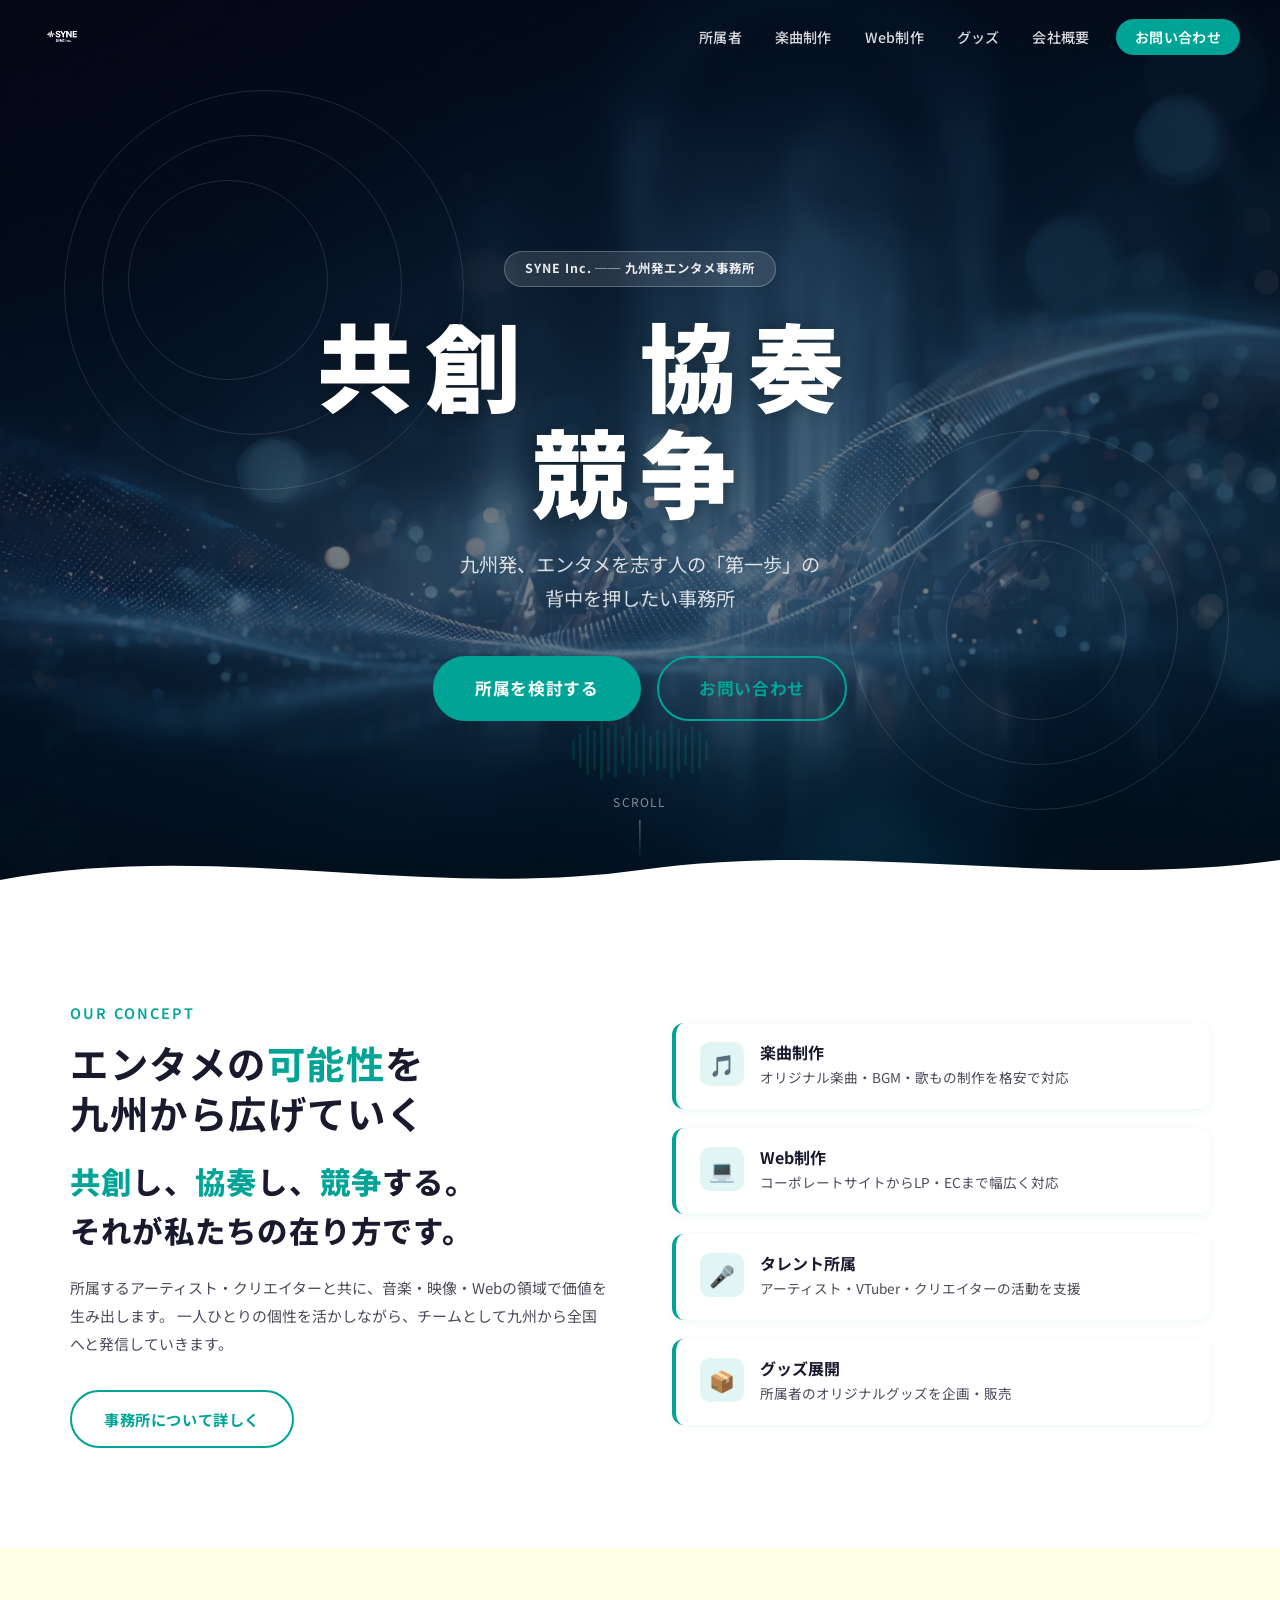
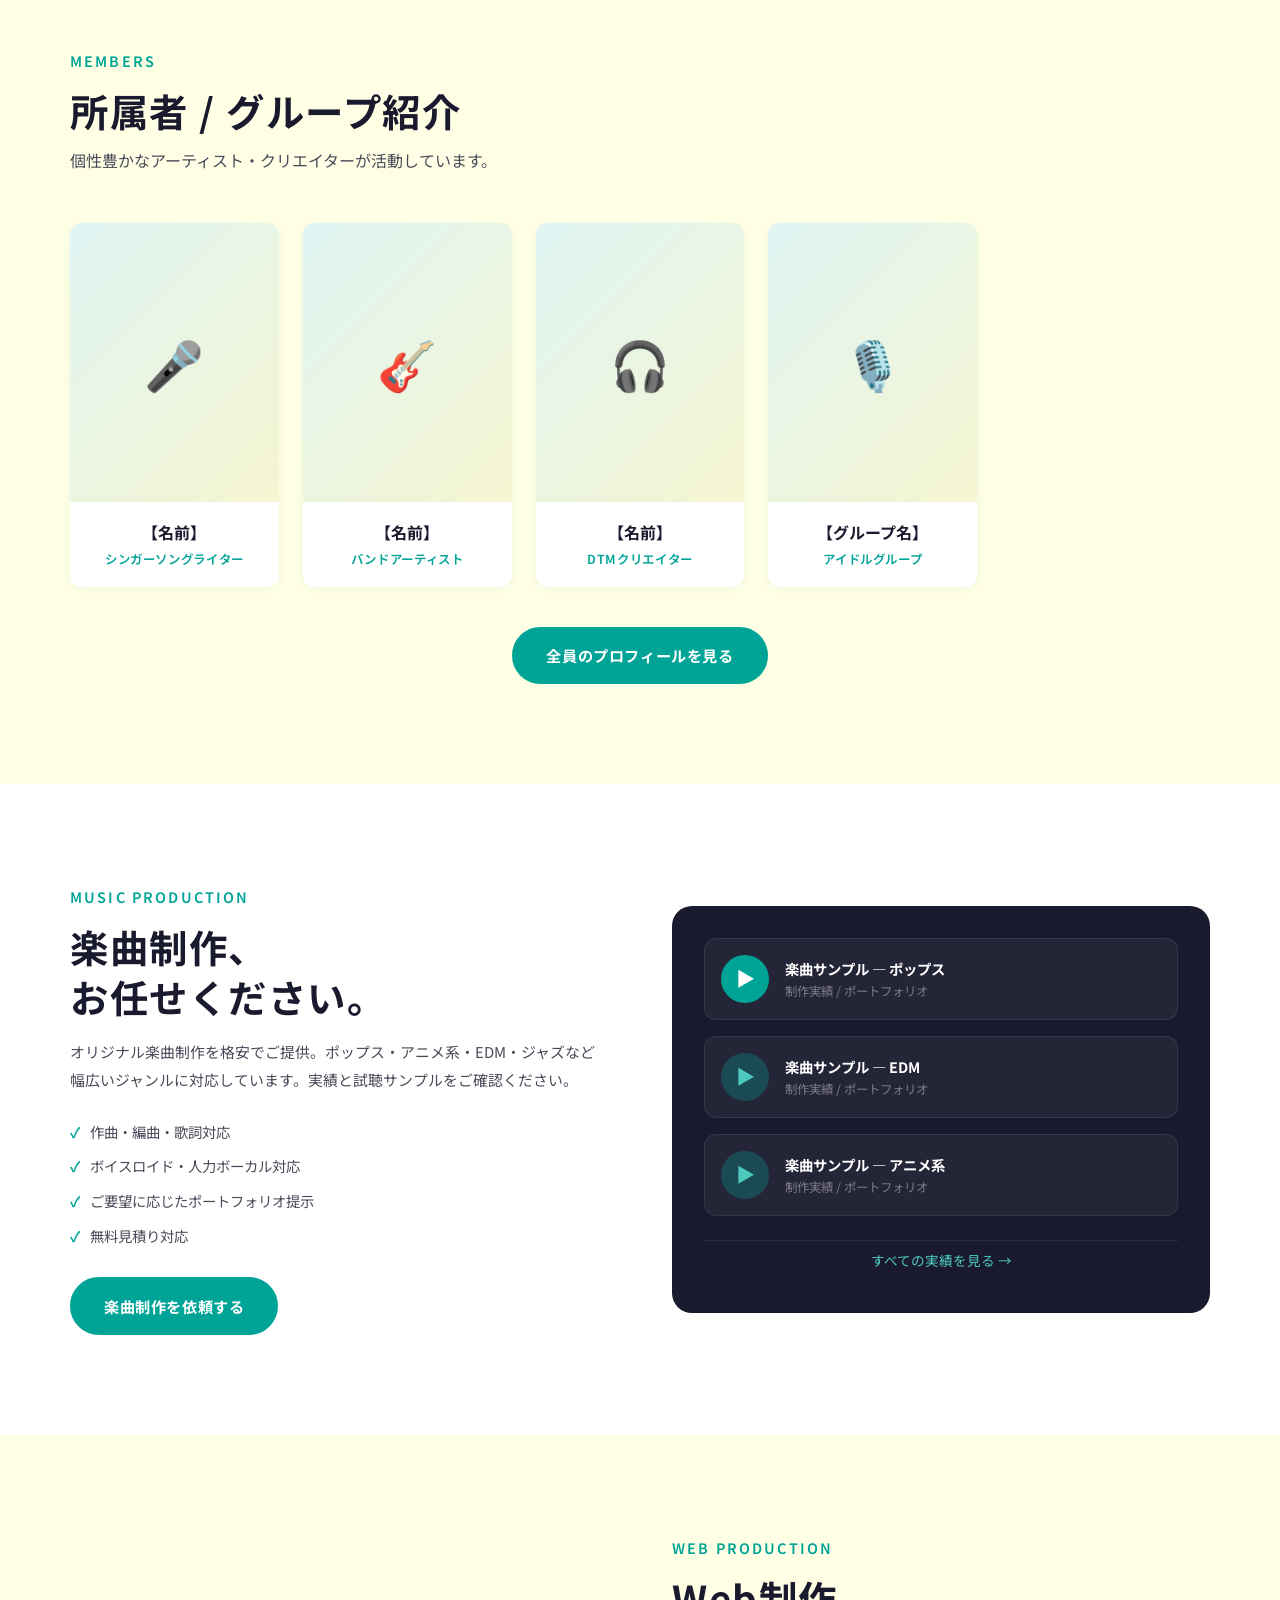
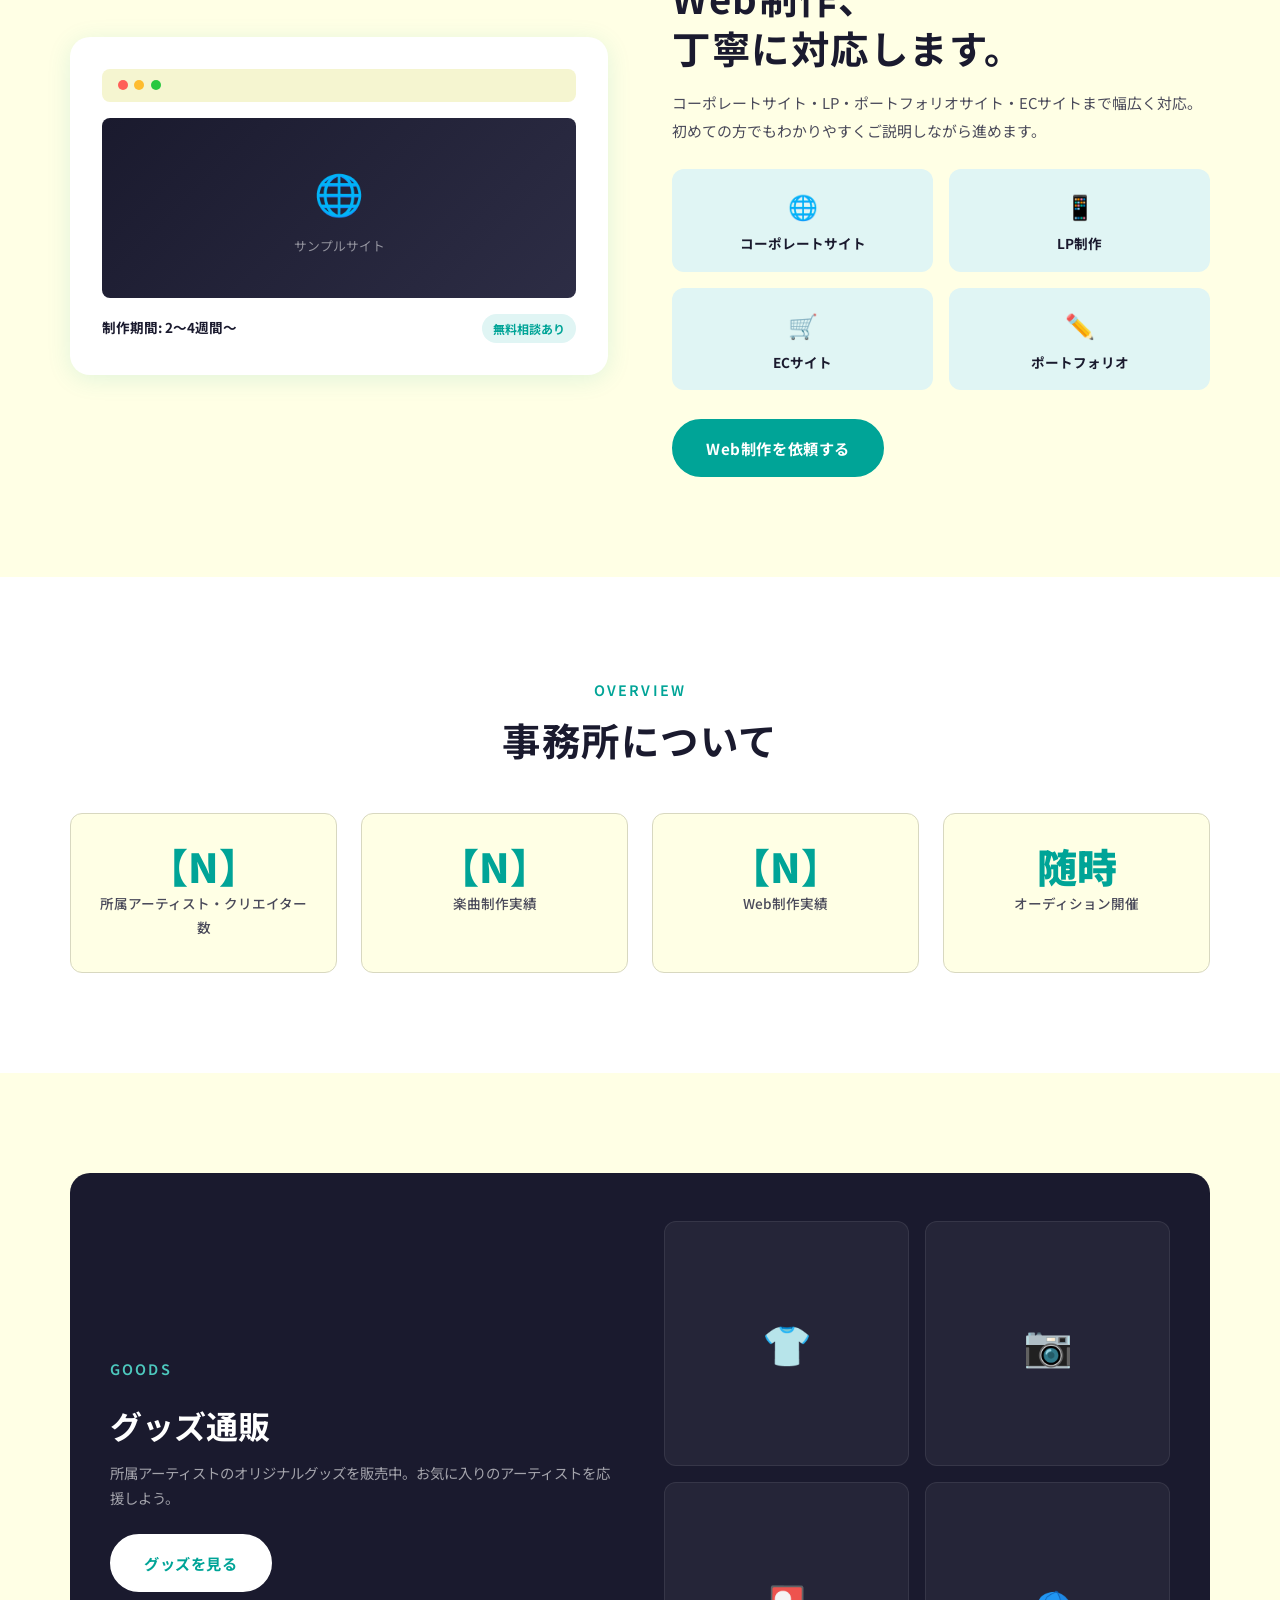
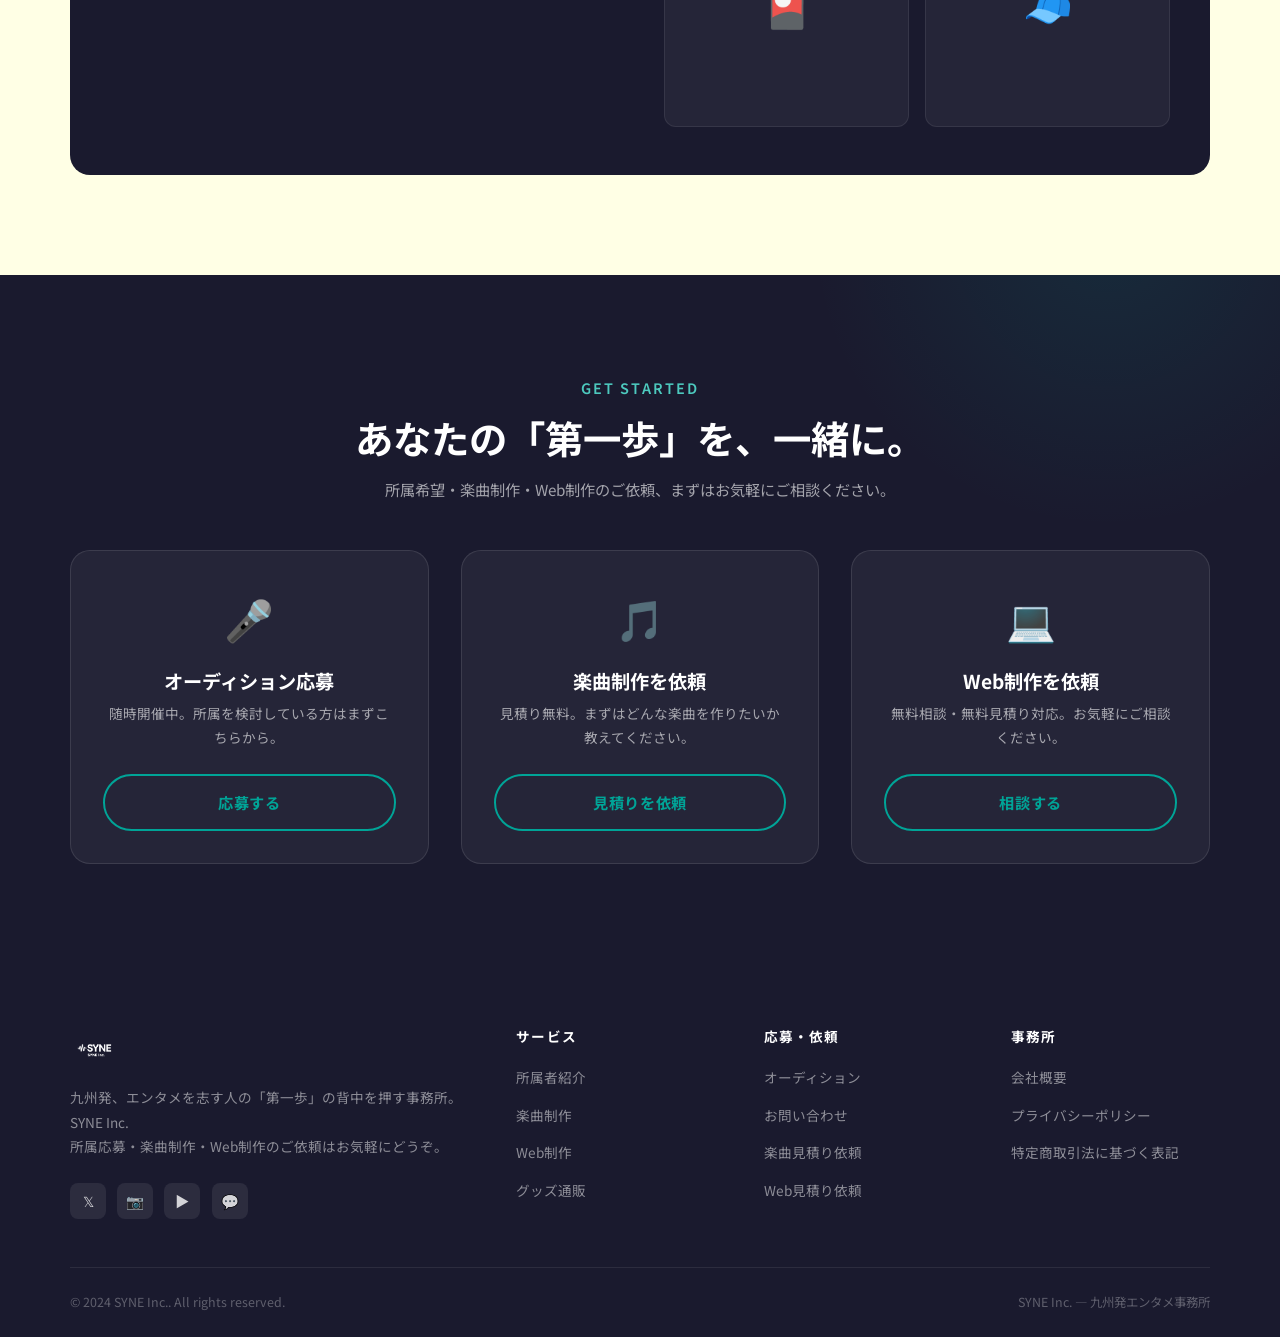
==== commit 0a56b5e7: "背景画像・SYNEロゴ・会社名を追加" ====
--- a/index.html
+++ b/index.html
@@ -3,8 +3,8 @@
 <head>
   <meta charset="UTF-8">
   <meta name="viewport" content="width=device-width, initial-scale=1.0">
-  <title>【事務所名】 - 共創 協奏 競争</title>
-  <meta name="description" content="九州発、エンタメを志す人の「第一歩」の背中を押したい事務所。所属応募・楽曲制作・Web制作のご依頼はこちら。">
+  <title>SYNE Inc. - 共創 協奏 競争</title>
+  <meta name="description" content="九州発、エンタメを志す人の「第一歩」の背中を押す事務所。SYNE Inc.所属応募・楽曲制作・Web制作のご依頼はこちら。">
   <link rel="preconnect" href="https://fonts.googleapis.com">
   <link rel="preconnect" href="https://fonts.gstatic.com" crossorigin>
   <link href="https://fonts.googleapis.com/css2?family=Noto+Sans+JP:wght@400;500;700;900&display=swap" rel="stylesheet">
@@ -119,7 +119,7 @@
   </div>
 
   <div class="hero-content">
-    <div class="hero-tag">九州発 エンタメ事務所</div>
+    <div class="hero-tag">SYNE Inc. ── 九州発エンタメ事務所</div>
     <h1 class="hero-copy">共創　協奏　競争</h1>
     <p class="hero-sub">
       九州発、エンタメを志す人の「第一歩」の<br>背中を押したい事務所
@@ -456,7 +456,7 @@
           <img src="images/logo.png" alt="事務所名" class="footer-logo-img" onerror="this.outerHTML='【<span class=&quot;logo-accent&quot;>事務所名</span>】'">
         </div>
         <p class="footer-desc">
-          九州発、エンタメを志す人の「第一歩」の背中を押したい事務所。<br>
+          九州発、エンタメを志す人の「第一歩」の背中を押す事務所。SYNE Inc.<br>
           所属応募・楽曲制作・Web制作のご依頼はお気軽にどうぞ。
         </p>
         <div class="footer-sns">
@@ -494,8 +494,8 @@
       </div>
     </div>
     <div class="footer-bottom">
-      <span>© 2024 【事務所名】. All rights reserved.</span>
-      <span>九州発 エンタメ事務所</span>
+      <span>© 2024 SYNE Inc.. All rights reserved.</span>
+      <span>SYNE Inc. — 九州発エンタメ事務所</span>
     </div>
   </div>
 </footer>
--- a/css/style.css
+++ b/css/style.css
@@ -159,6 +159,25 @@
   box-shadow: 0 2px 20px rgba(0, 164, 151, 0.1);
 }
 
+/* Hero上（透明）のナビは白テキスト */
+.navbar:not(.scrolled) .nav-menu a {
+  color: rgba(255, 255, 255, 0.85);
+}
+.navbar:not(.scrolled) .nav-menu a:hover {
+  color: var(--white);
+  background: rgba(255, 255, 255, 0.12);
+}
+.navbar:not(.scrolled) .nav-menu .btn-nav {
+  background: var(--accent);
+  color: var(--white) !important;
+}
+.navbar:not(.scrolled) .nav-logo-img {
+  filter: brightness(0) invert(1);
+}
+.navbar:not(.scrolled) .nav-toggle span {
+  background: var(--white);
+}
+
 .nav-container {
   display: flex;
   align-items: center;
@@ -195,6 +214,7 @@
   display: block;
   object-fit: contain;
   margin-bottom: 0.8rem;
+  filter: brightness(0) invert(1);
 }
 
 .nav-menu {
@@ -373,8 +393,16 @@
   justify-content: center;
   position: relative;
   overflow: hidden;
-  background: var(--base);
+  background: url('../images/hero-bg.png') center / cover no-repeat;
   padding-top: var(--nav-height);
+}
+
+.hero::before {
+  content: '';
+  position: absolute;
+  inset: 0;
+  background: linear-gradient(160deg, rgba(5,12,28,0.62) 0%, rgba(4,30,45,0.52) 100%);
+  z-index: 0;
 }
 
 .hero-bg {
@@ -388,7 +416,7 @@
 .wave-circle {
   position: absolute;
   border-radius: 50%;
-  border: 1px solid rgba(0, 164, 151, 0.15);
+  border: 1px solid rgba(255, 255, 255, 0.12);
   animation: waveExpand 6s ease-out infinite;
 }
 
@@ -460,24 +488,27 @@
 
 .hero-tag {
   display: inline-block;
-  background: var(--accent-light);
-  color: var(--accent);
-  padding: 0.4rem 1rem;
+  background: rgba(255,255,255,0.12);
+  color: rgba(255,255,255,0.9);
+  padding: 0.4rem 1.2rem;
   border-radius: 50px;
-  font-size: 0.8rem;
-  font-weight: 700;
-  letter-spacing: 0.15em;
+  font-size: 0.78rem;
+  font-weight: 700;
+  letter-spacing: 0.08em;
   margin-bottom: 1.5rem;
-  border: 1px solid rgba(0, 164, 151, 0.2);
+  border: 1px solid rgba(255,255,255,0.25);
+  backdrop-filter: blur(4px);
+  white-space: nowrap;
 }
 
 .hero-copy {
   font-size: clamp(3rem, 8vw, 6rem);
   font-weight: 900;
   letter-spacing: 0.12em;
-  color: var(--text-dark);
+  color: var(--white);
   line-height: 1.1;
   margin-bottom: 1.5rem;
+  text-shadow: 0 2px 20px rgba(0,0,0,0.3);
 }
 
 .hero-copy .char {
@@ -487,7 +518,7 @@
 
 .hero-sub {
   font-size: clamp(0.95rem, 2.2vw, 1.2rem);
-  color: var(--text-mid);
+  color: rgba(255,255,255,0.82);
   margin-bottom: 2.5rem;
   line-height: 1.8;
   font-weight: 400;
@@ -509,7 +540,7 @@
   flex-direction: column;
   align-items: center;
   gap: 0.5rem;
-  color: var(--text-light);
+  color: rgba(255,255,255,0.5);
   font-size: 0.75rem;
   letter-spacing: 0.1em;
   z-index: 1;
@@ -521,7 +552,7 @@
   display: block;
   width: 1px;
   height: 40px;
-  background: linear-gradient(to bottom, var(--accent), transparent);
+  background: linear-gradient(to bottom, rgba(255,255,255,0.5), transparent);
 }
 
 @keyframes bounce {
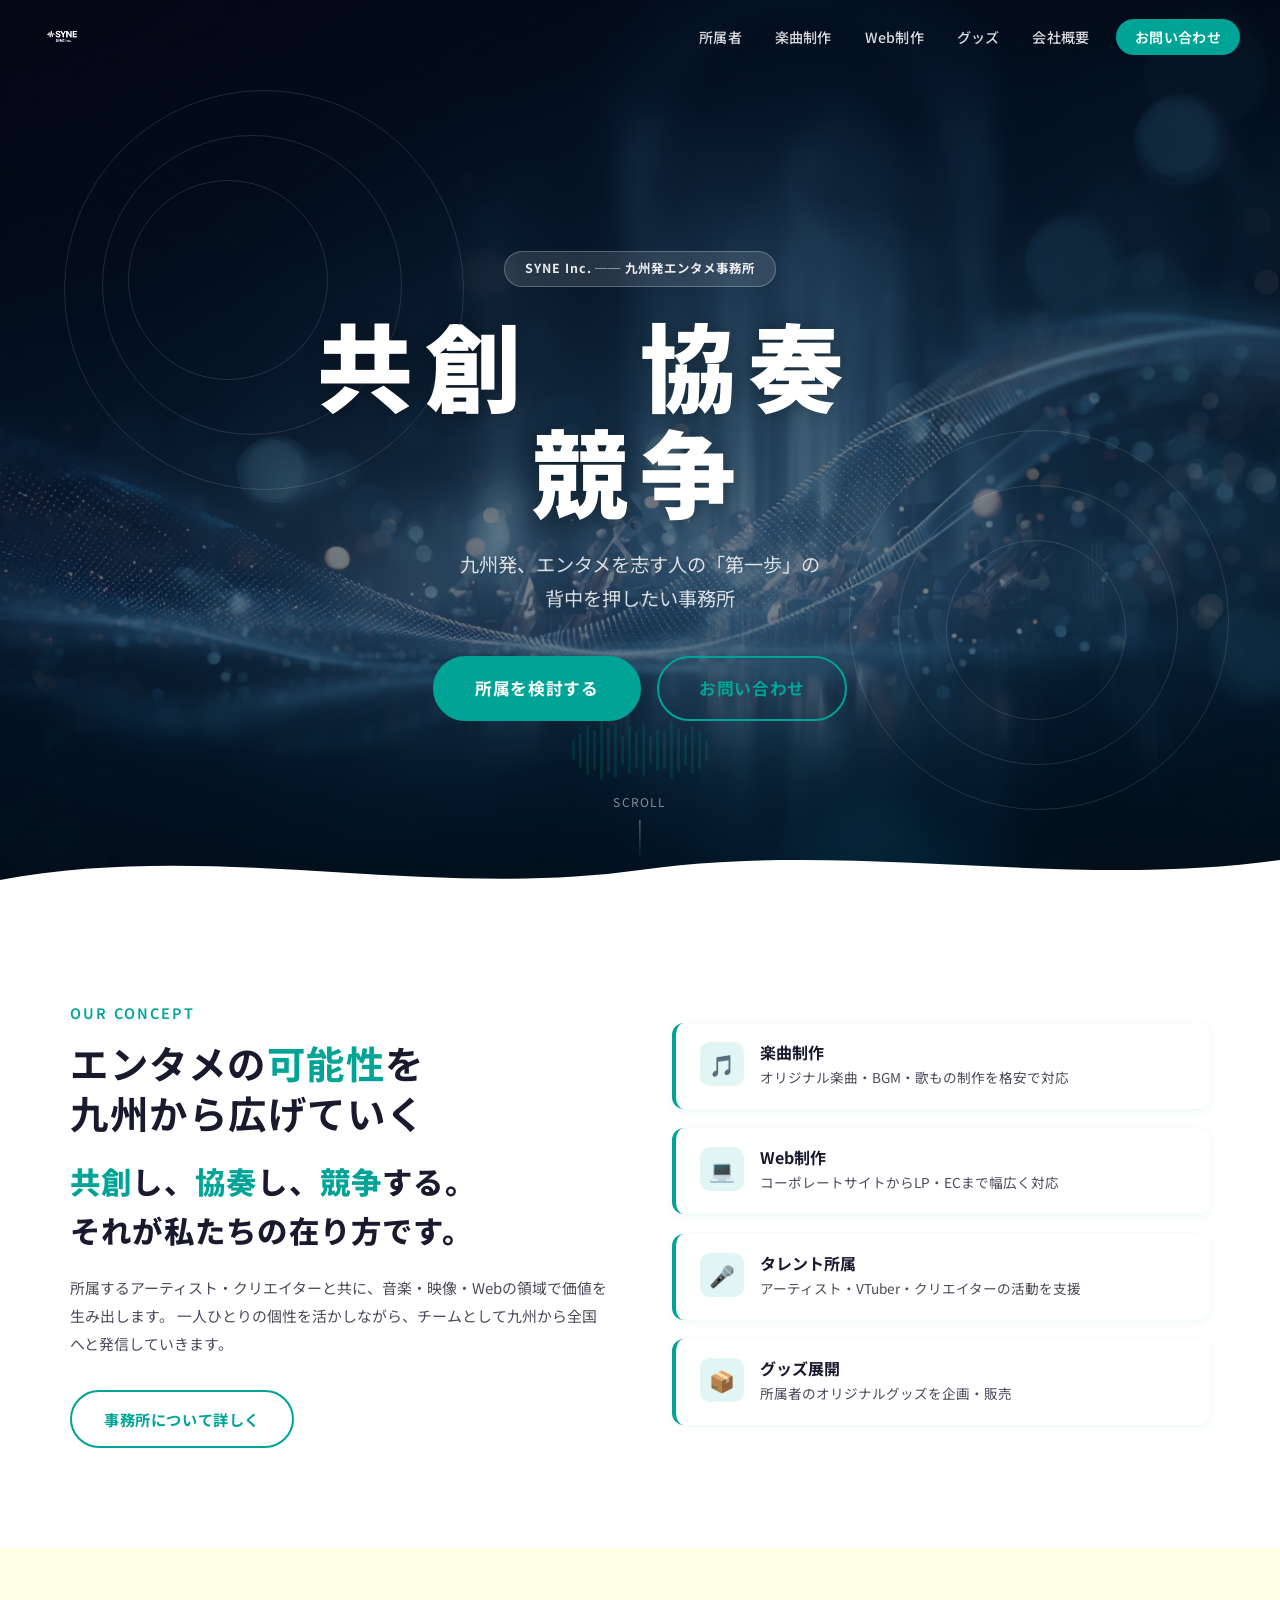
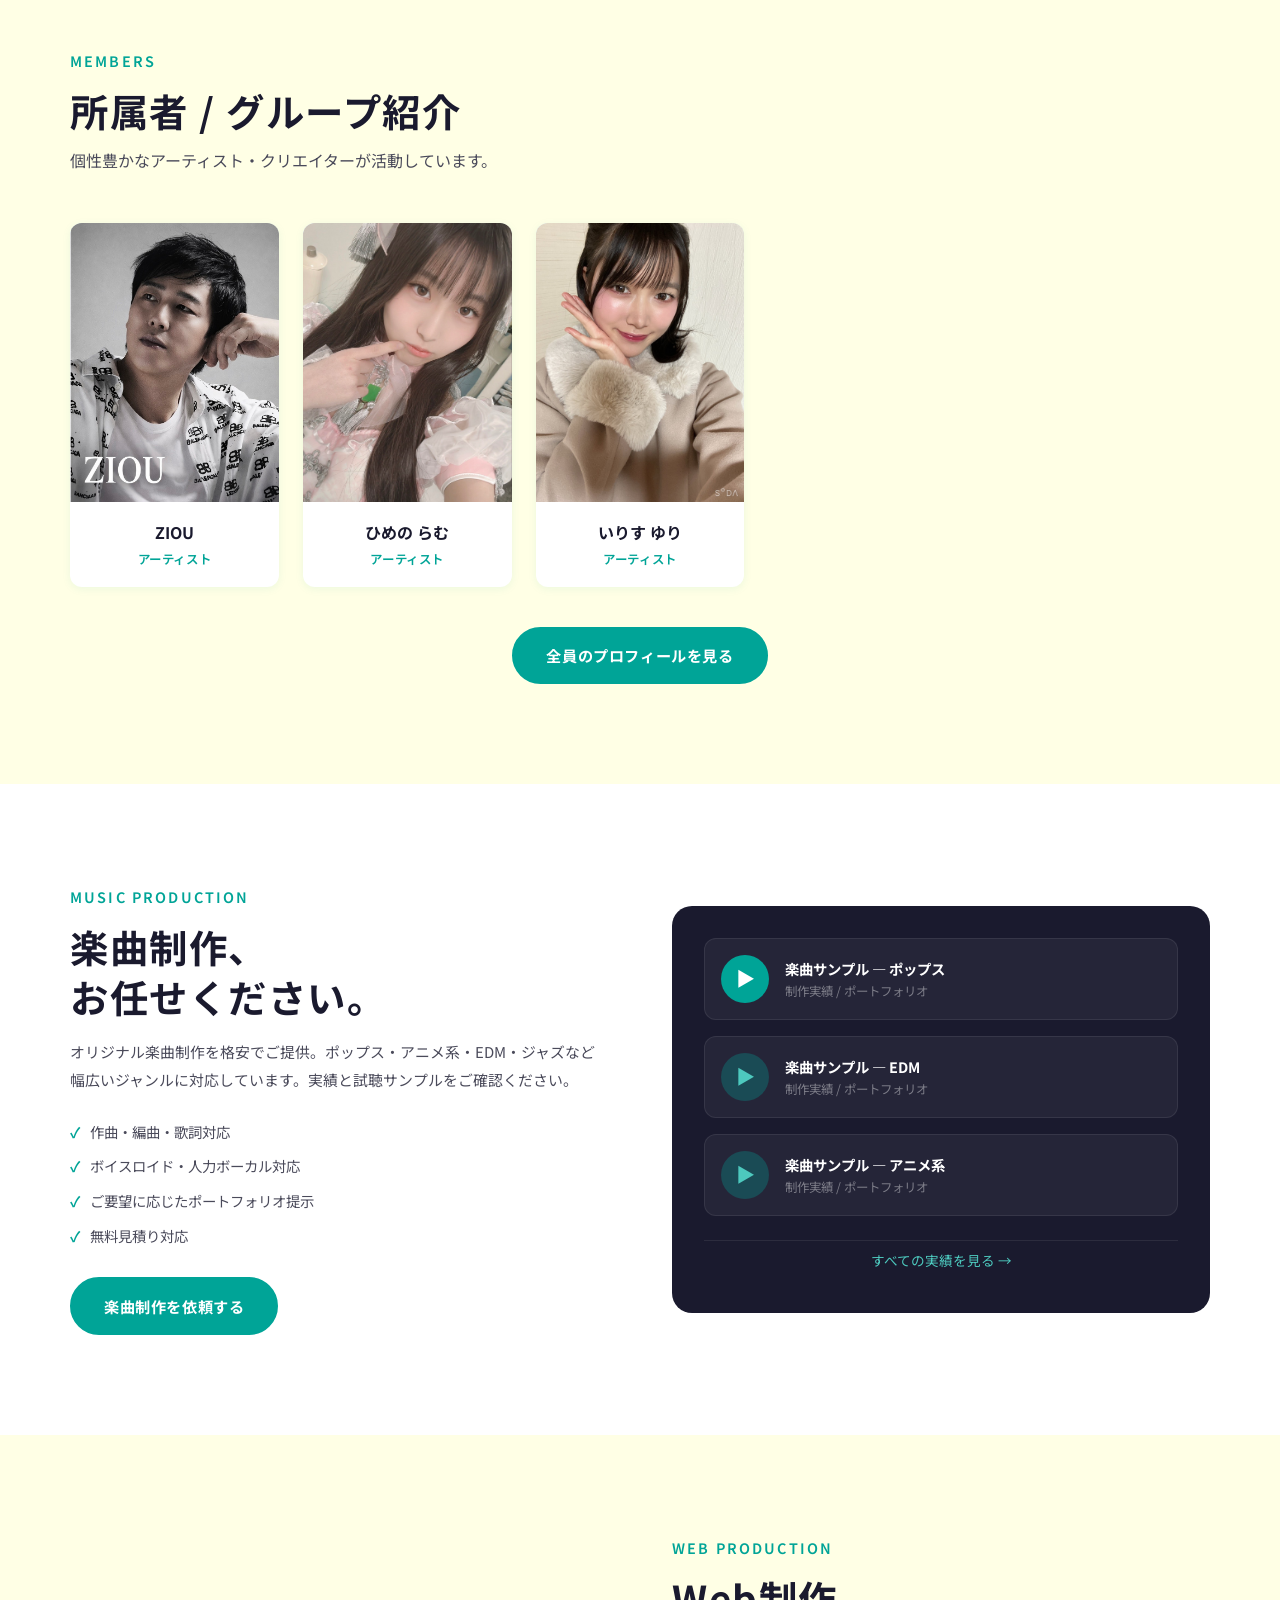
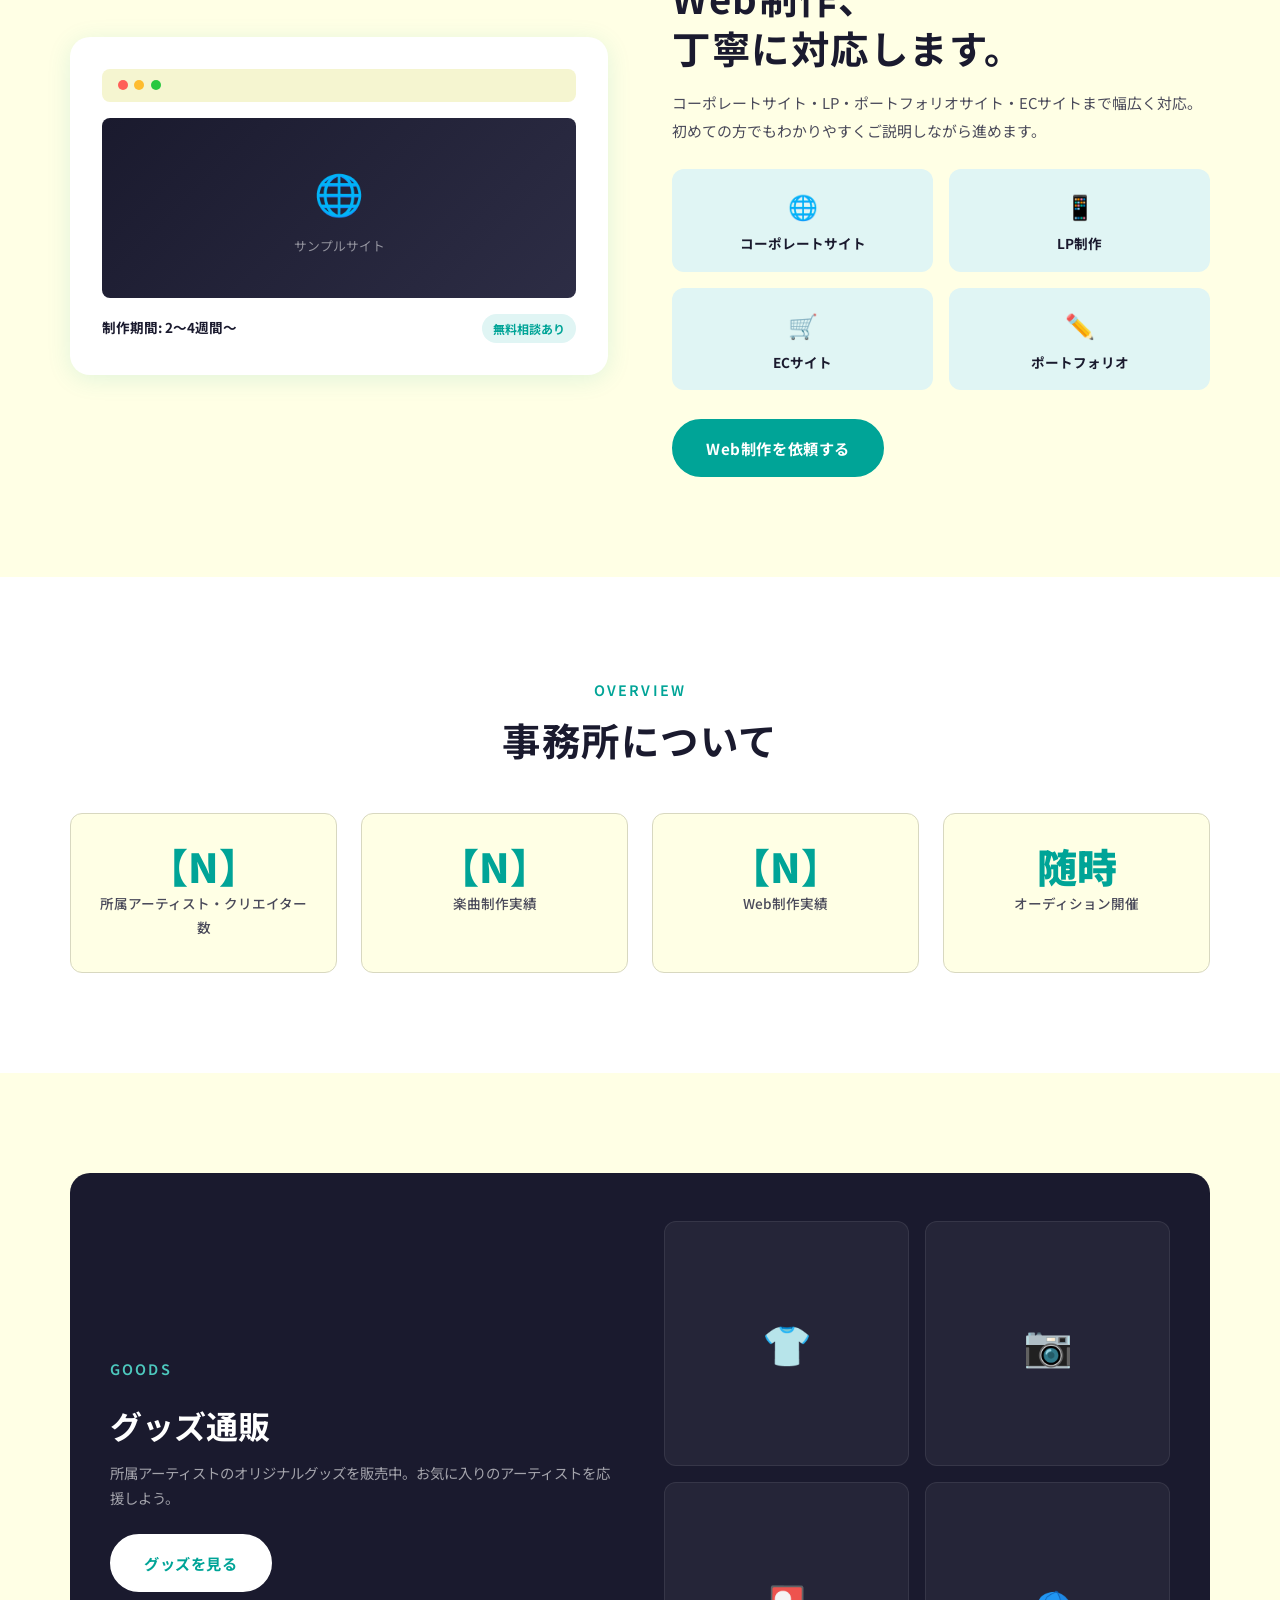
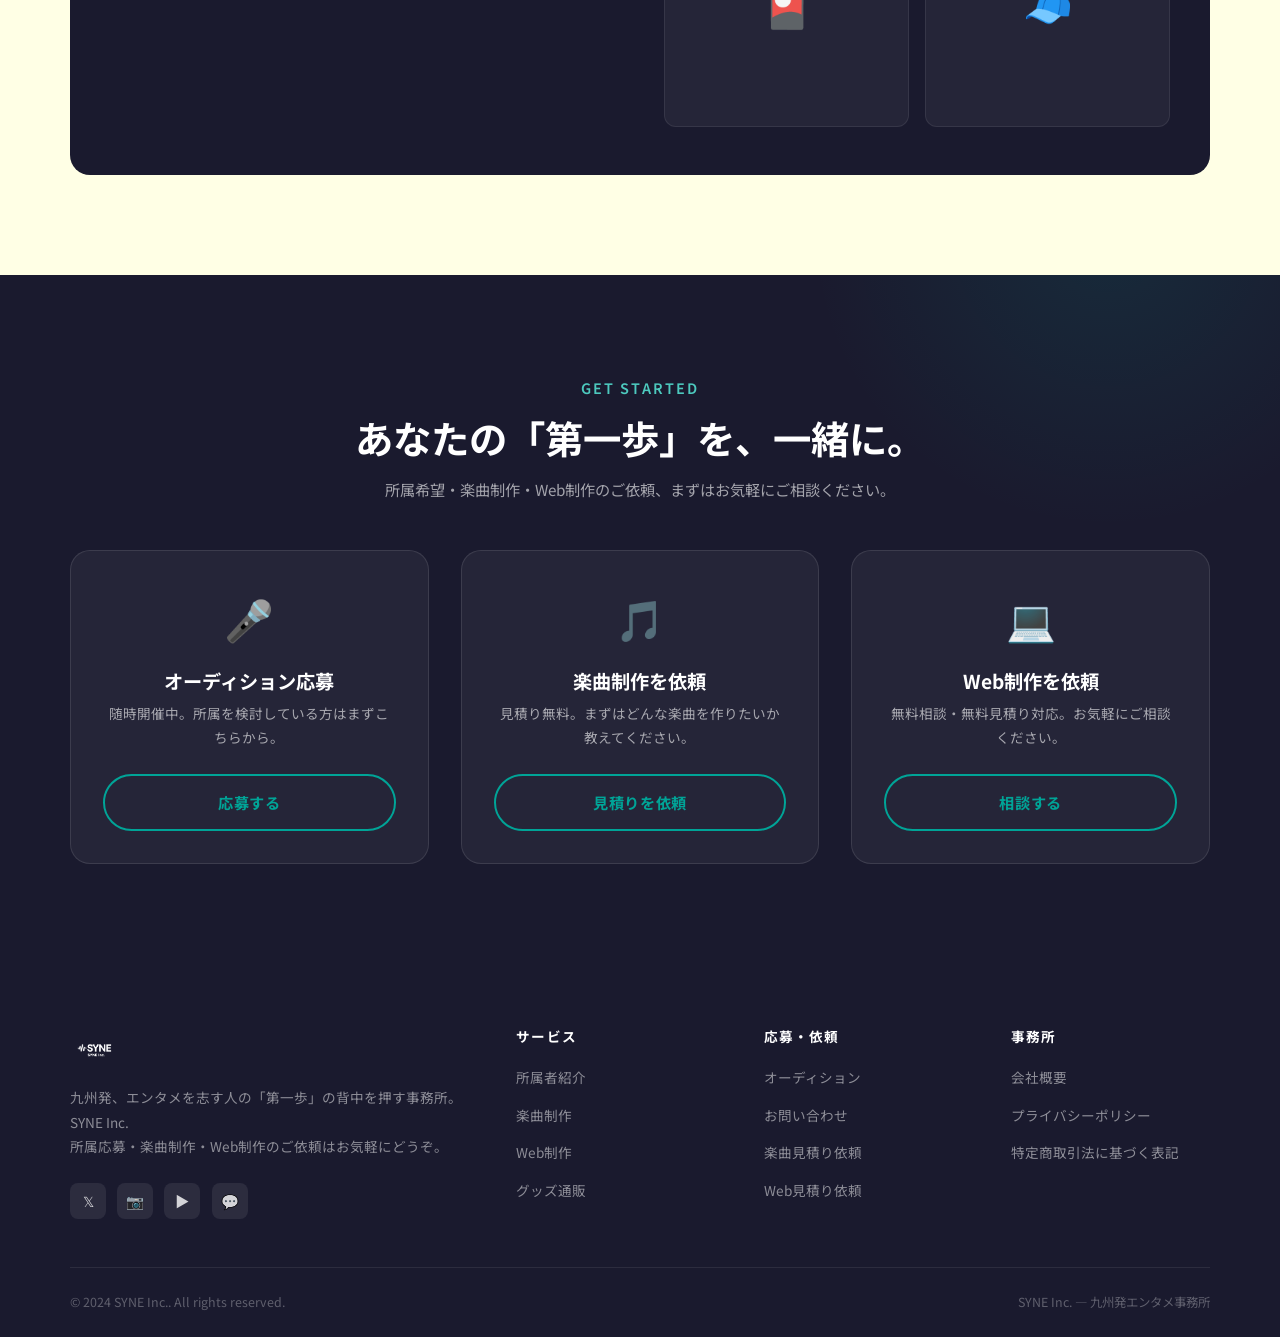
==== commit d28ae0e6: "所属者3名・代表者の写真と名前を追加" ====
--- a/index.html
+++ b/index.html
@@ -220,31 +220,30 @@
 
     <div class="member-preview-grid reveal">
       <div class="member-card">
-        <div class="member-card-photo">🎤</div>
+        <div class="member-card-photo">
+          <img src="images/member-ziou.jpg" alt="ZIOU">
+        </div>
         <div class="member-card-body">
-          <div class="member-card-name">【名前】</div>
-          <div class="member-card-role">シンガーソングライター</div>
+          <div class="member-card-name">ZIOU</div>
+          <div class="member-card-role">アーティスト</div>
         </div>
       </div>
       <div class="member-card">
-        <div class="member-card-photo">🎸</div>
+        <div class="member-card-photo">
+          <img src="images/member-himeno.jpg" alt="ひめの らむ">
+        </div>
         <div class="member-card-body">
-          <div class="member-card-name">【名前】</div>
-          <div class="member-card-role">バンドアーティスト</div>
+          <div class="member-card-name">ひめの らむ</div>
+          <div class="member-card-role">アーティスト</div>
         </div>
       </div>
       <div class="member-card">
-        <div class="member-card-photo">🎧</div>
+        <div class="member-card-photo">
+          <img src="images/member-iris.jpg" alt="いりす ゆり">
+        </div>
         <div class="member-card-body">
-          <div class="member-card-name">【名前】</div>
-          <div class="member-card-role">DTMクリエイター</div>
-        </div>
-      </div>
-      <div class="member-card">
-        <div class="member-card-photo">🎙️</div>
-        <div class="member-card-body">
-          <div class="member-card-name">【グループ名】</div>
-          <div class="member-card-role">アイドルグループ</div>
+          <div class="member-card-name">いりす ゆり</div>
+          <div class="member-card-role">アーティスト</div>
         </div>
       </div>
     </div>
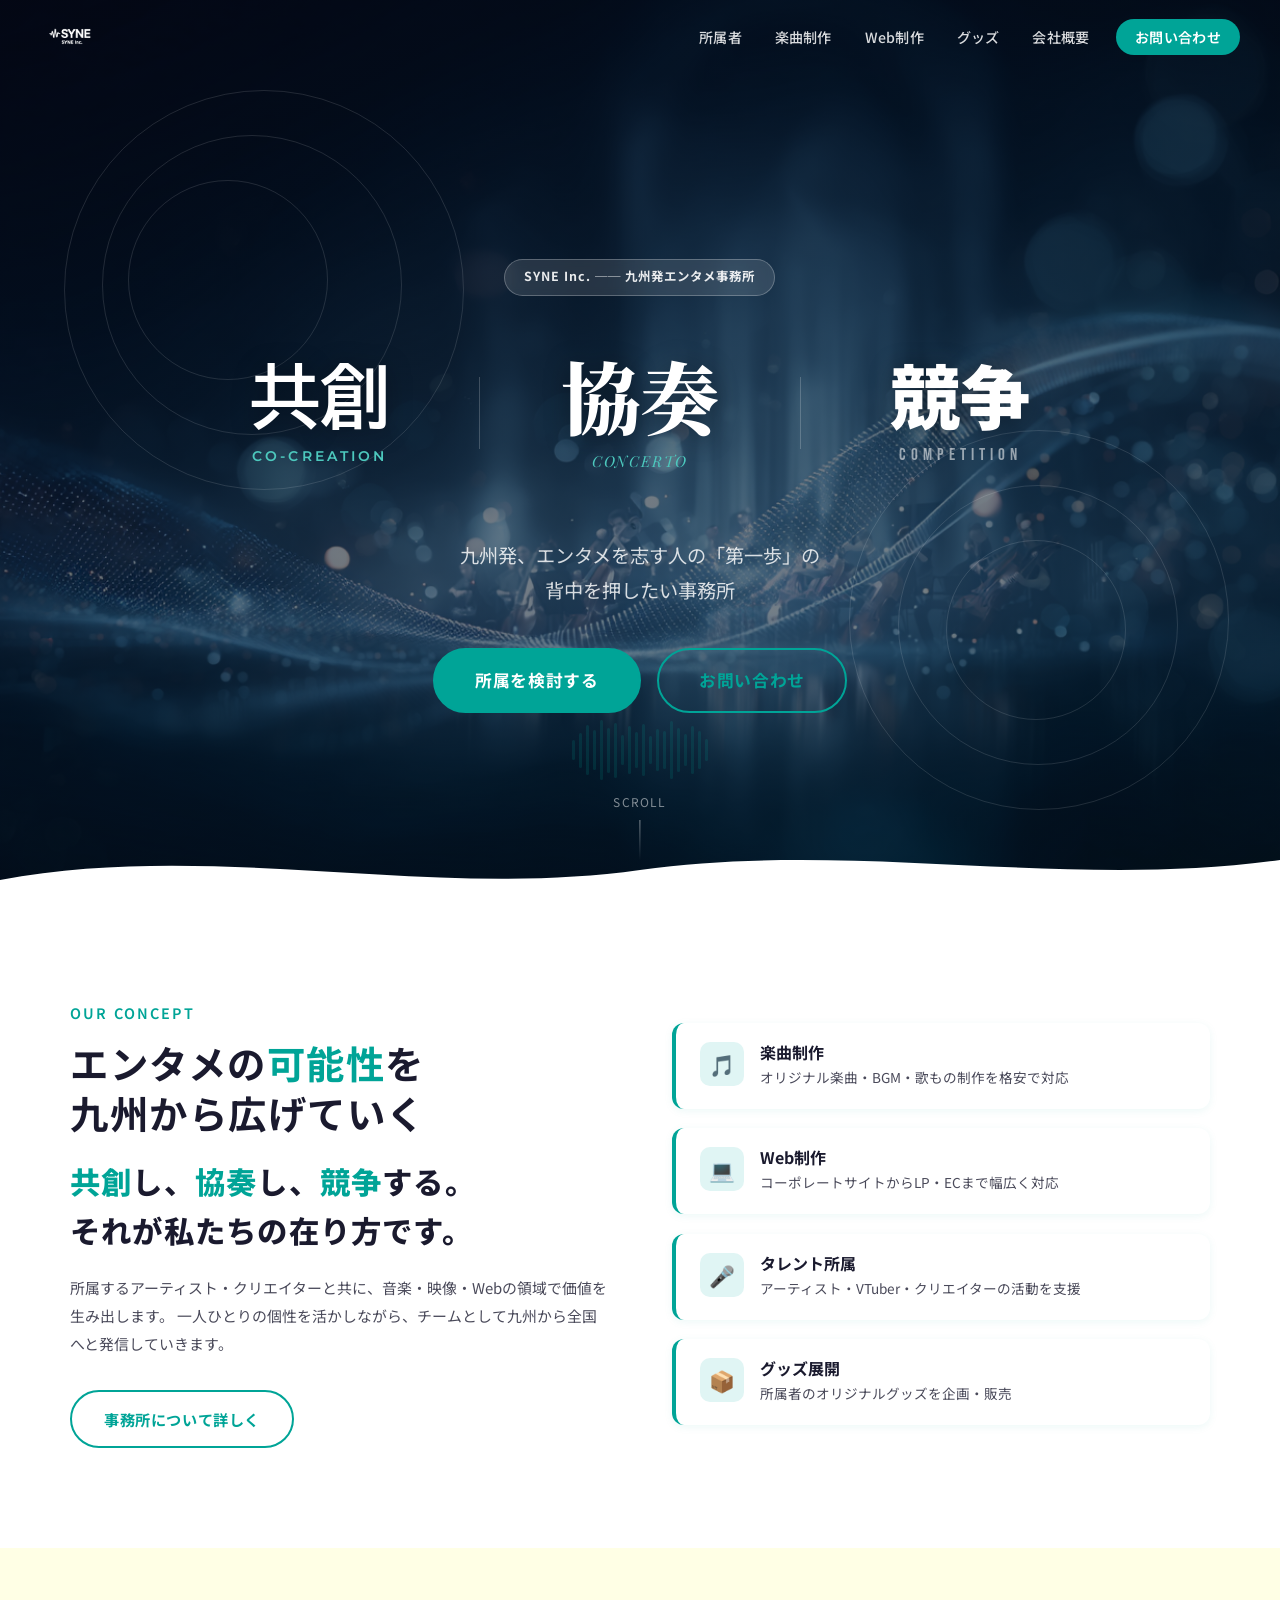
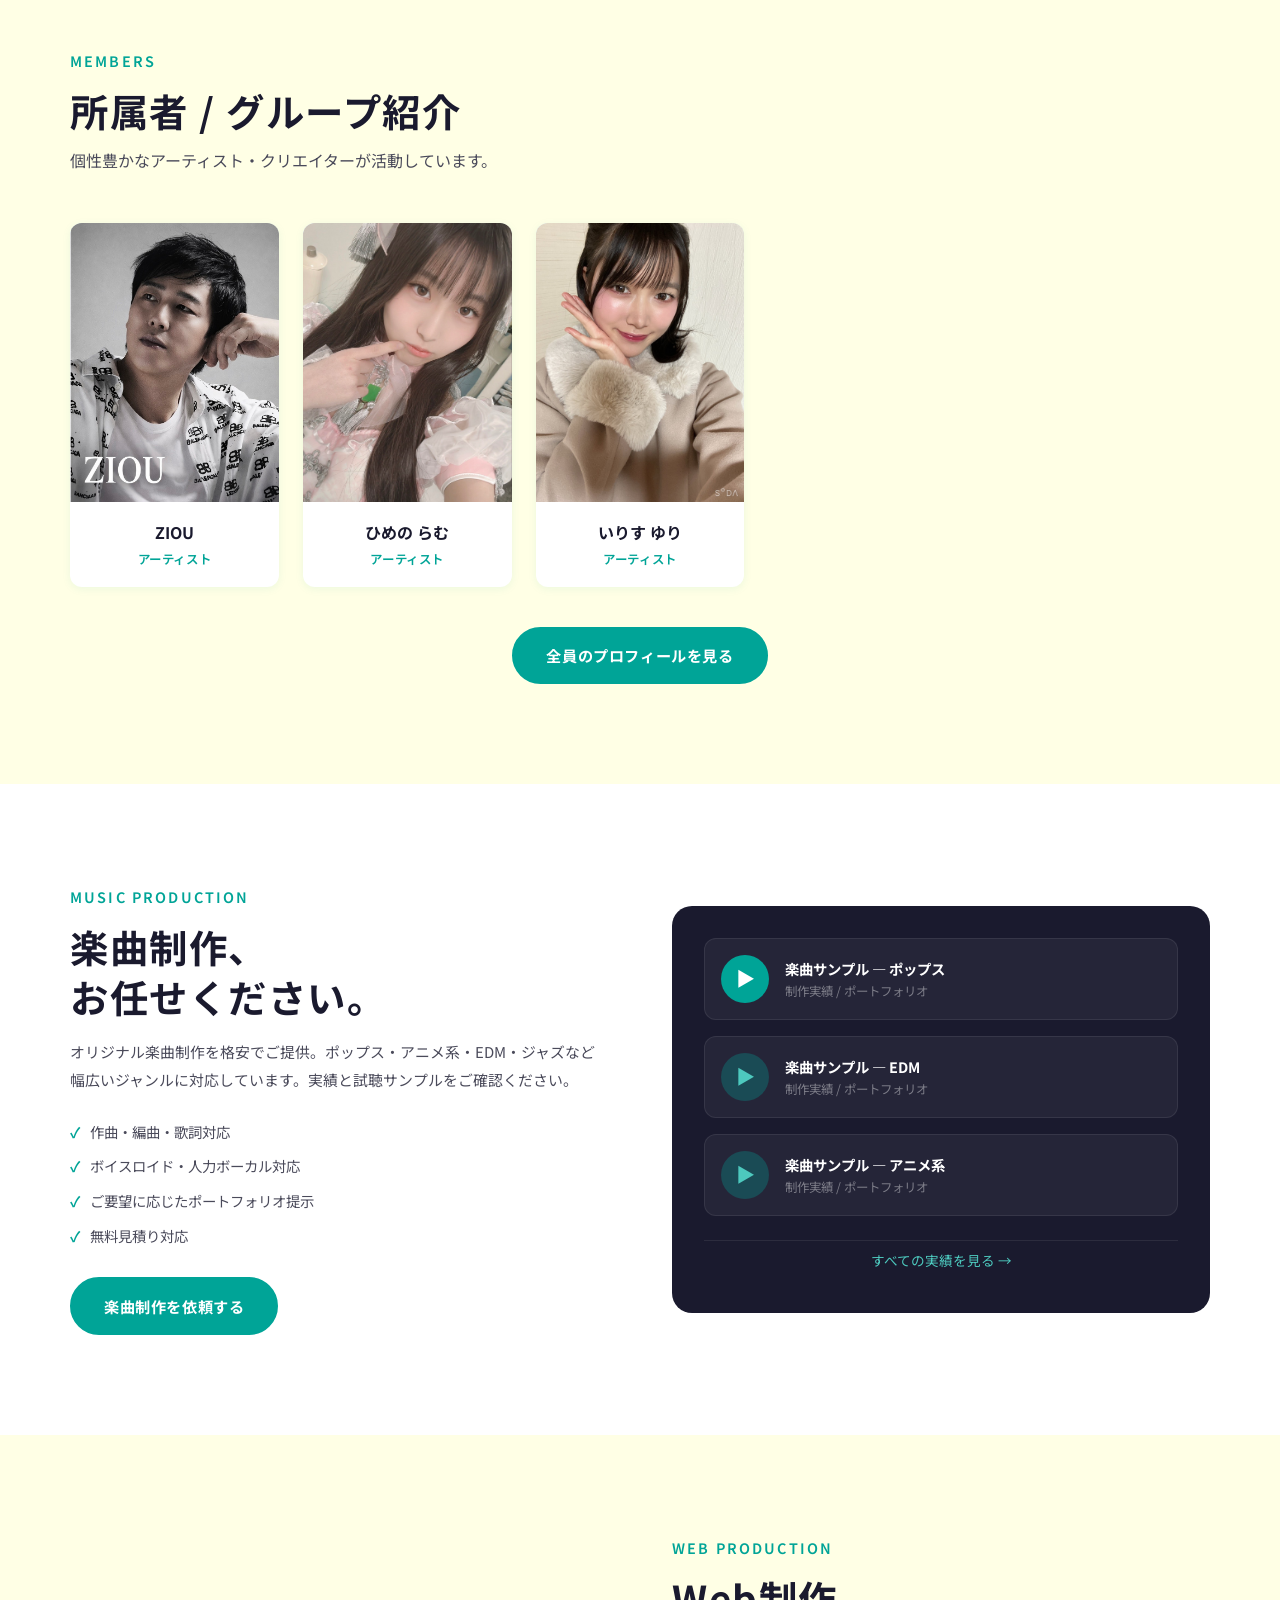
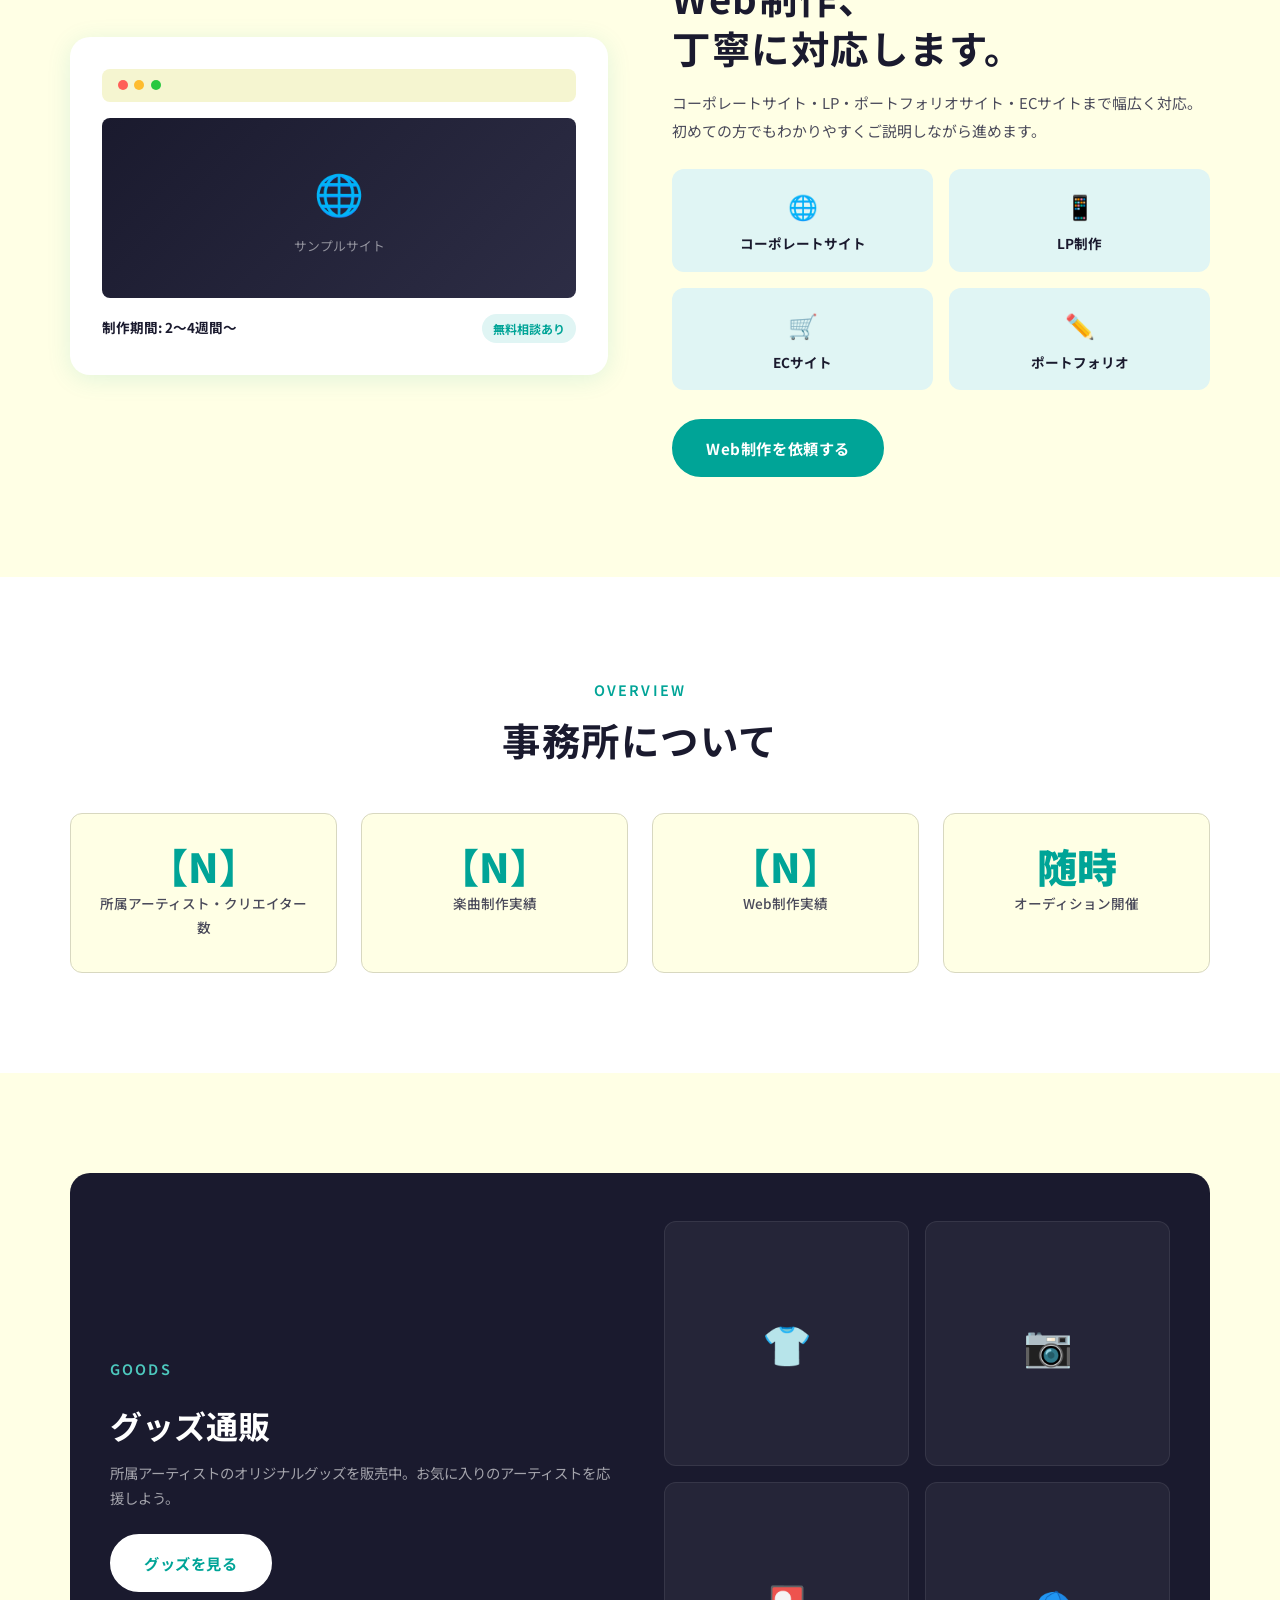
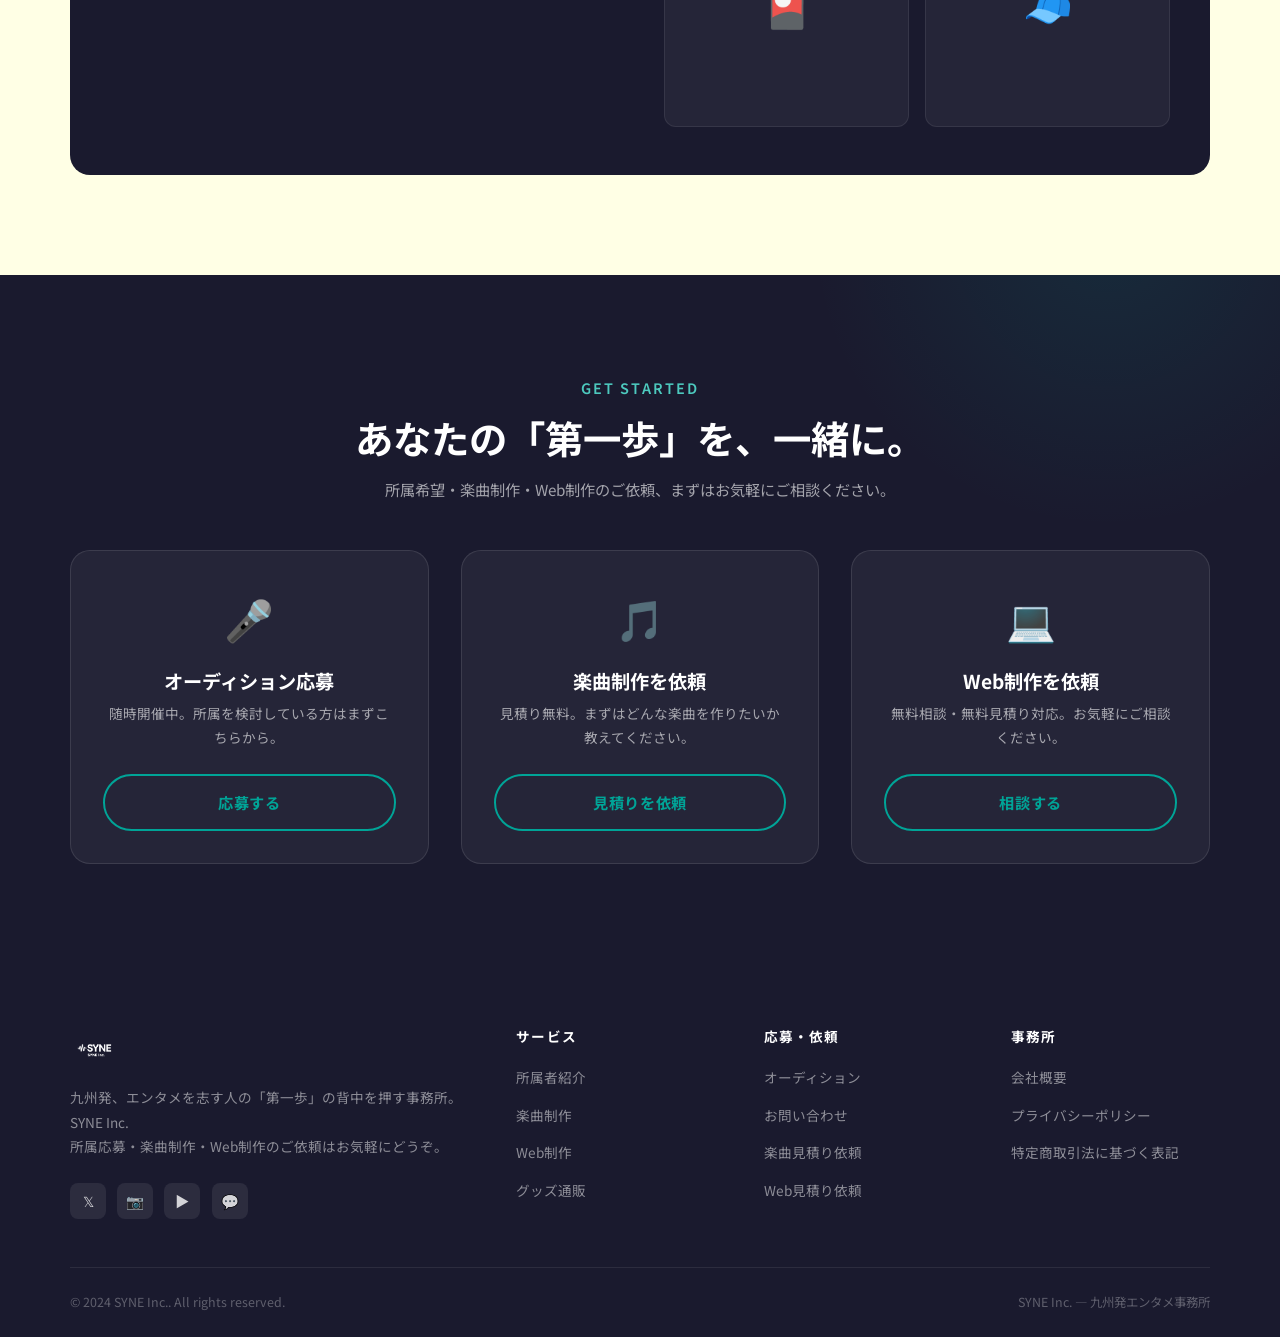
==== commit 639bdb74: "ヒーローコンセプトを3フォントデザインに変更・ロゴ大型化 Co-Authored-By: Claude Sonnet 4.6 <noreply@anthropic.com>" ====
--- a/index.html
+++ b/index.html
@@ -7,7 +7,7 @@
   <meta name="description" content="九州発、エンタメを志す人の「第一歩」の背中を押す事務所。SYNE Inc.所属応募・楽曲制作・Web制作のご依頼はこちら。">
   <link rel="preconnect" href="https://fonts.googleapis.com">
   <link rel="preconnect" href="https://fonts.gstatic.com" crossorigin>
-  <link href="https://fonts.googleapis.com/css2?family=Noto+Sans+JP:wght@400;500;700;900&display=swap" rel="stylesheet">
+  <link href="https://fonts.googleapis.com/css2?family=Noto+Sans+JP:wght@400;500;700;900&family=Noto+Serif+JP:wght@700;900&family=BIZ+UDPGothic:wght@400;700&family=Montserrat:wght@500;600;700&family=Playfair+Display:ital,wght@0,700;1,400;1,700&family=Bebas+Neue&display=swap" rel="stylesheet">
   <link rel="stylesheet" href="css/style.css">
   <style>
     /* Additional top-page styles */
@@ -120,7 +120,26 @@
 
   <div class="hero-content">
     <div class="hero-tag">SYNE Inc. ── 九州発エンタメ事務所</div>
-    <h1 class="hero-copy">共創　協奏　競争</h1>
+  </div>
+
+  <div class="hero-concepts" role="heading" aria-level="1">
+    <div class="concept-item concept-1">
+      <span class="concept-ja">共創</span>
+      <span class="concept-en">Co-creation</span>
+    </div>
+    <div class="concept-divider"></div>
+    <div class="concept-item concept-2">
+      <span class="concept-ja">協奏</span>
+      <span class="concept-en">Concerto</span>
+    </div>
+    <div class="concept-divider"></div>
+    <div class="concept-item concept-3">
+      <span class="concept-ja">競争</span>
+      <span class="concept-en">Competition</span>
+    </div>
+  </div>
+
+  <div class="hero-content">
     <p class="hero-sub">
       九州発、エンタメを志す人の「第一歩」の<br>背中を押したい事務所
     </p>
--- a/css/style.css
+++ b/css/style.css
@@ -202,7 +202,7 @@
 }
 
 .nav-logo-img {
-  height: 40px;
+  height: 54px;
   width: auto;
   display: block;
   object-fit: contain;
@@ -516,6 +516,92 @@
   animation: fadeInUp 0.6s ease both;
 }
 
+/* ── Hero Concepts (3フォント) ──────────────────── */
+.hero-concepts {
+  /* .hero の直接子要素として横幅を広くとる */
+  position: relative;
+  z-index: 1;
+  width: min(92vw, 960px);
+  display: flex;
+  align-items: center;
+  justify-content: center;
+  margin-bottom: 2rem;
+}
+
+.concept-item {
+  display: flex;
+  flex-direction: column;
+  align-items: center;
+  text-align: center;
+  padding: 0 clamp(1.6rem, 4vw, 4rem);
+  flex: 1;
+}
+
+.concept-ja {
+  font-size: clamp(2.4rem, 5.5vw, 4.8rem);
+  font-weight: 700;
+  color: #fff;
+  line-height: 1.1;
+  text-shadow: 0 2px 24px rgba(0,0,0,0.35);
+  display: block;
+}
+
+.concept-en {
+  display: block;
+  font-size: clamp(0.65rem, 1.3vw, 0.88rem);
+  letter-spacing: 0.22em;
+  color: var(--accent-mid);
+  margin-top: 0.55rem;
+  text-transform: uppercase;
+}
+
+.concept-divider {
+  width: 1px;
+  height: 72px;
+  background: rgba(255,255,255,0.2);
+  flex-shrink: 0;
+}
+
+/* 1. 共創 = BIZ UDPGothic  /  Co-creation = Montserrat */
+.concept-1 .concept-ja {
+  font-family: 'BIZ UDPGothic', 'Noto Sans JP', sans-serif;
+  font-weight: 700;
+}
+.concept-1 .concept-en {
+  font-family: 'Montserrat', sans-serif;
+  font-weight: 600;
+}
+
+/* 2. 協奏 = Noto Serif JP (游明朝系)  /  Concerto = Playfair Display */
+.concept-2 .concept-ja {
+  font-family: 'Noto Serif JP', serif;
+  font-weight: 900;
+  font-size: clamp(2.7rem, 6.2vw, 5.4rem); /* 中央を少し大きく */
+}
+.concept-2 .concept-en {
+  font-family: 'Playfair Display', serif;
+  font-style: italic;
+  font-size: clamp(0.72rem, 1.4vw, 0.95rem);
+  letter-spacing: 0.12em;
+}
+
+/* 3. 競争 = Noto Sans JP (源ノ角ゴシック)  /  Competition = Bebas Neue */
+.concept-3 .concept-ja {
+  font-family: 'Noto Sans JP', sans-serif;
+  font-weight: 900;
+}
+.concept-3 .concept-en {
+  font-family: 'Bebas Neue', sans-serif;
+  font-size: clamp(0.82rem, 1.55vw, 1.05rem);
+  letter-spacing: 0.3em;
+  color: rgba(255,255,255,0.55);
+}
+
+@media (max-width: 600px) {
+  .concept-item { padding: 0 0.8rem; }
+  .concept-divider { height: 50px; }
+}
+
 .hero-sub {
   font-size: clamp(0.95rem, 2.2vw, 1.2rem);
   color: rgba(255,255,255,0.82);
